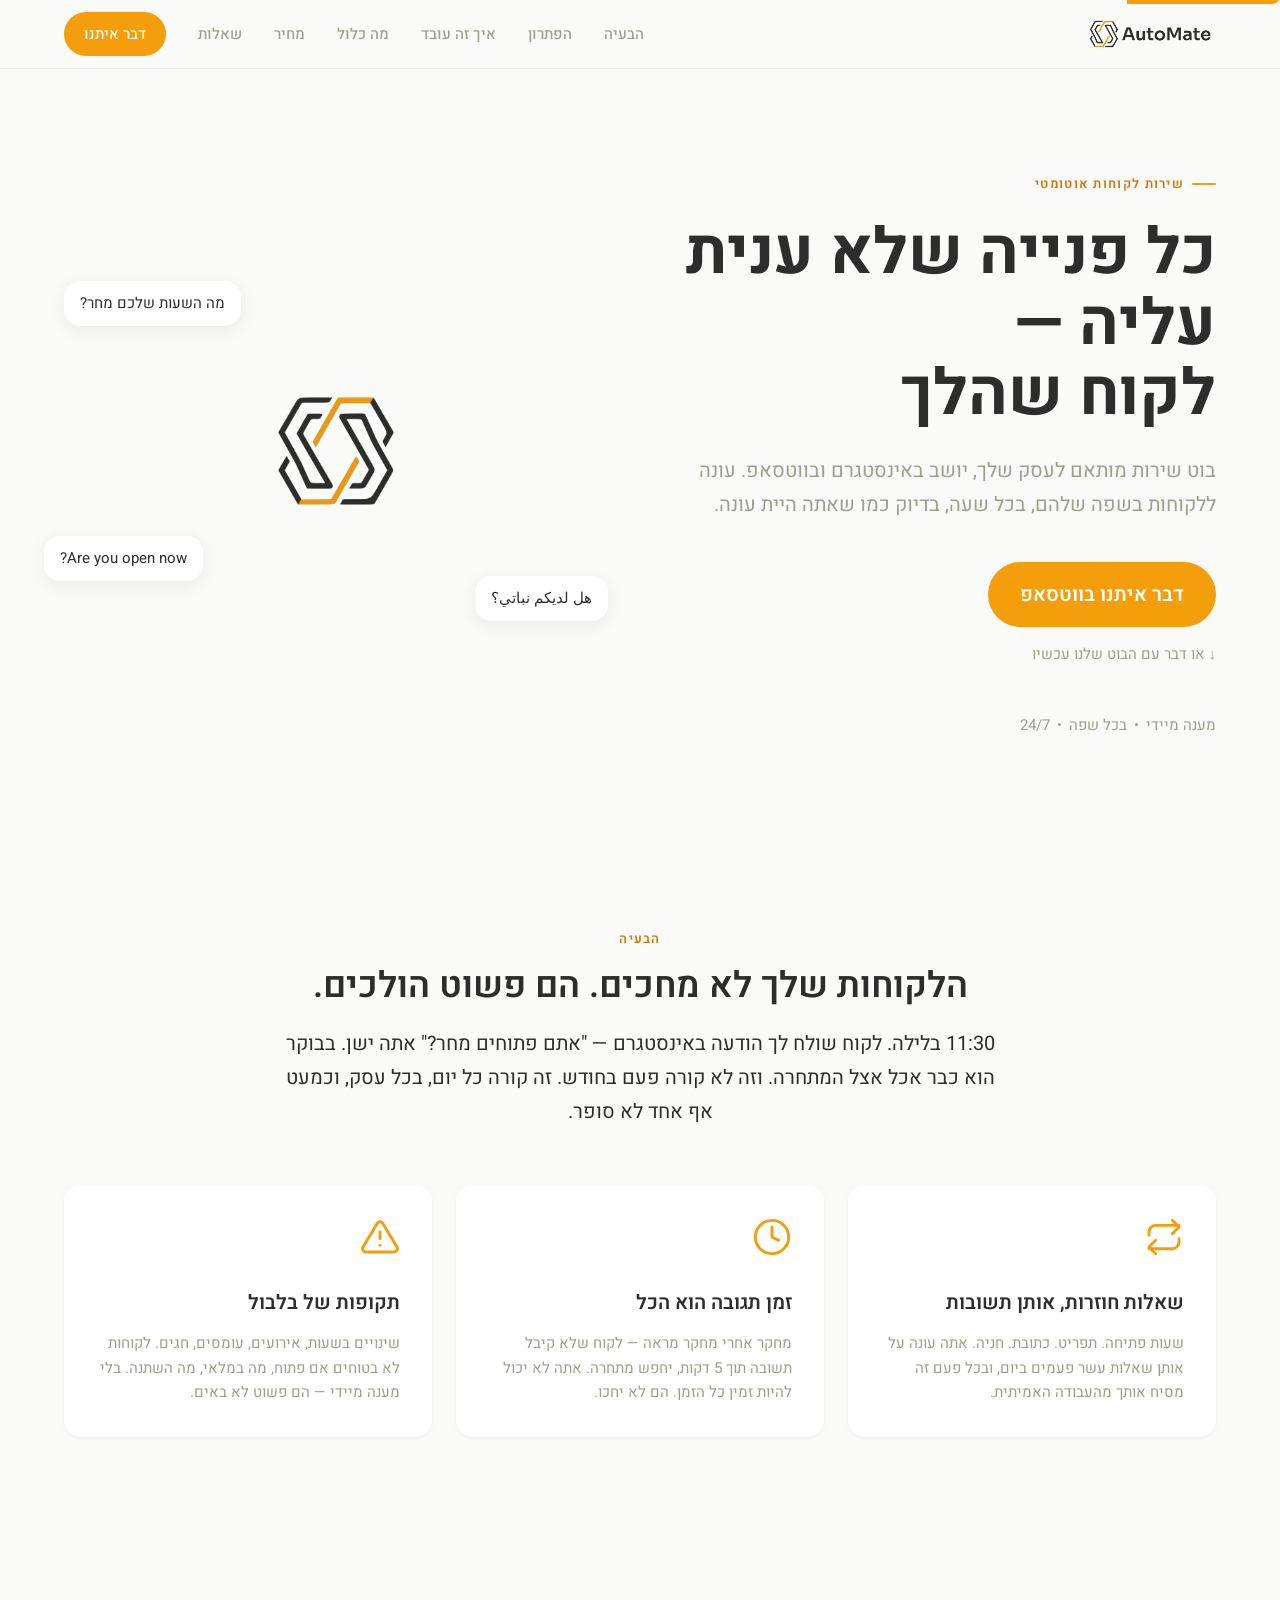
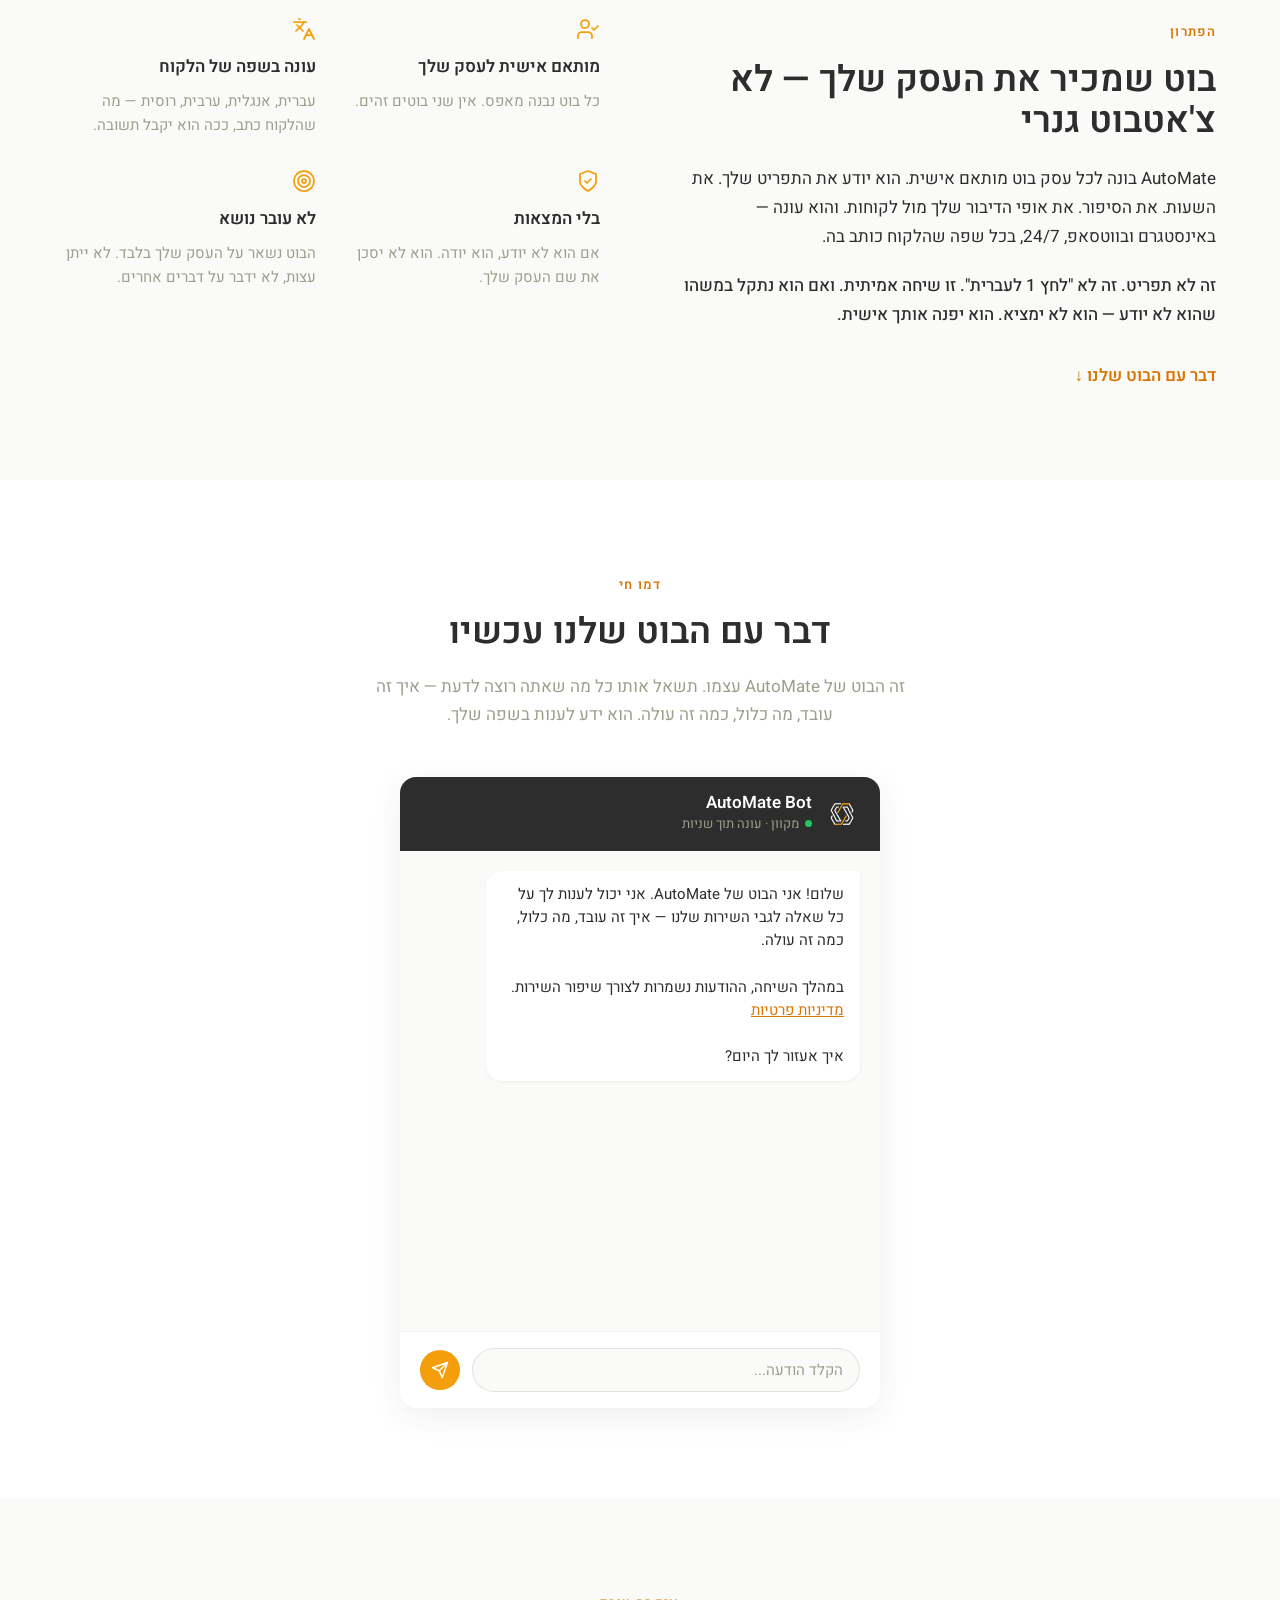
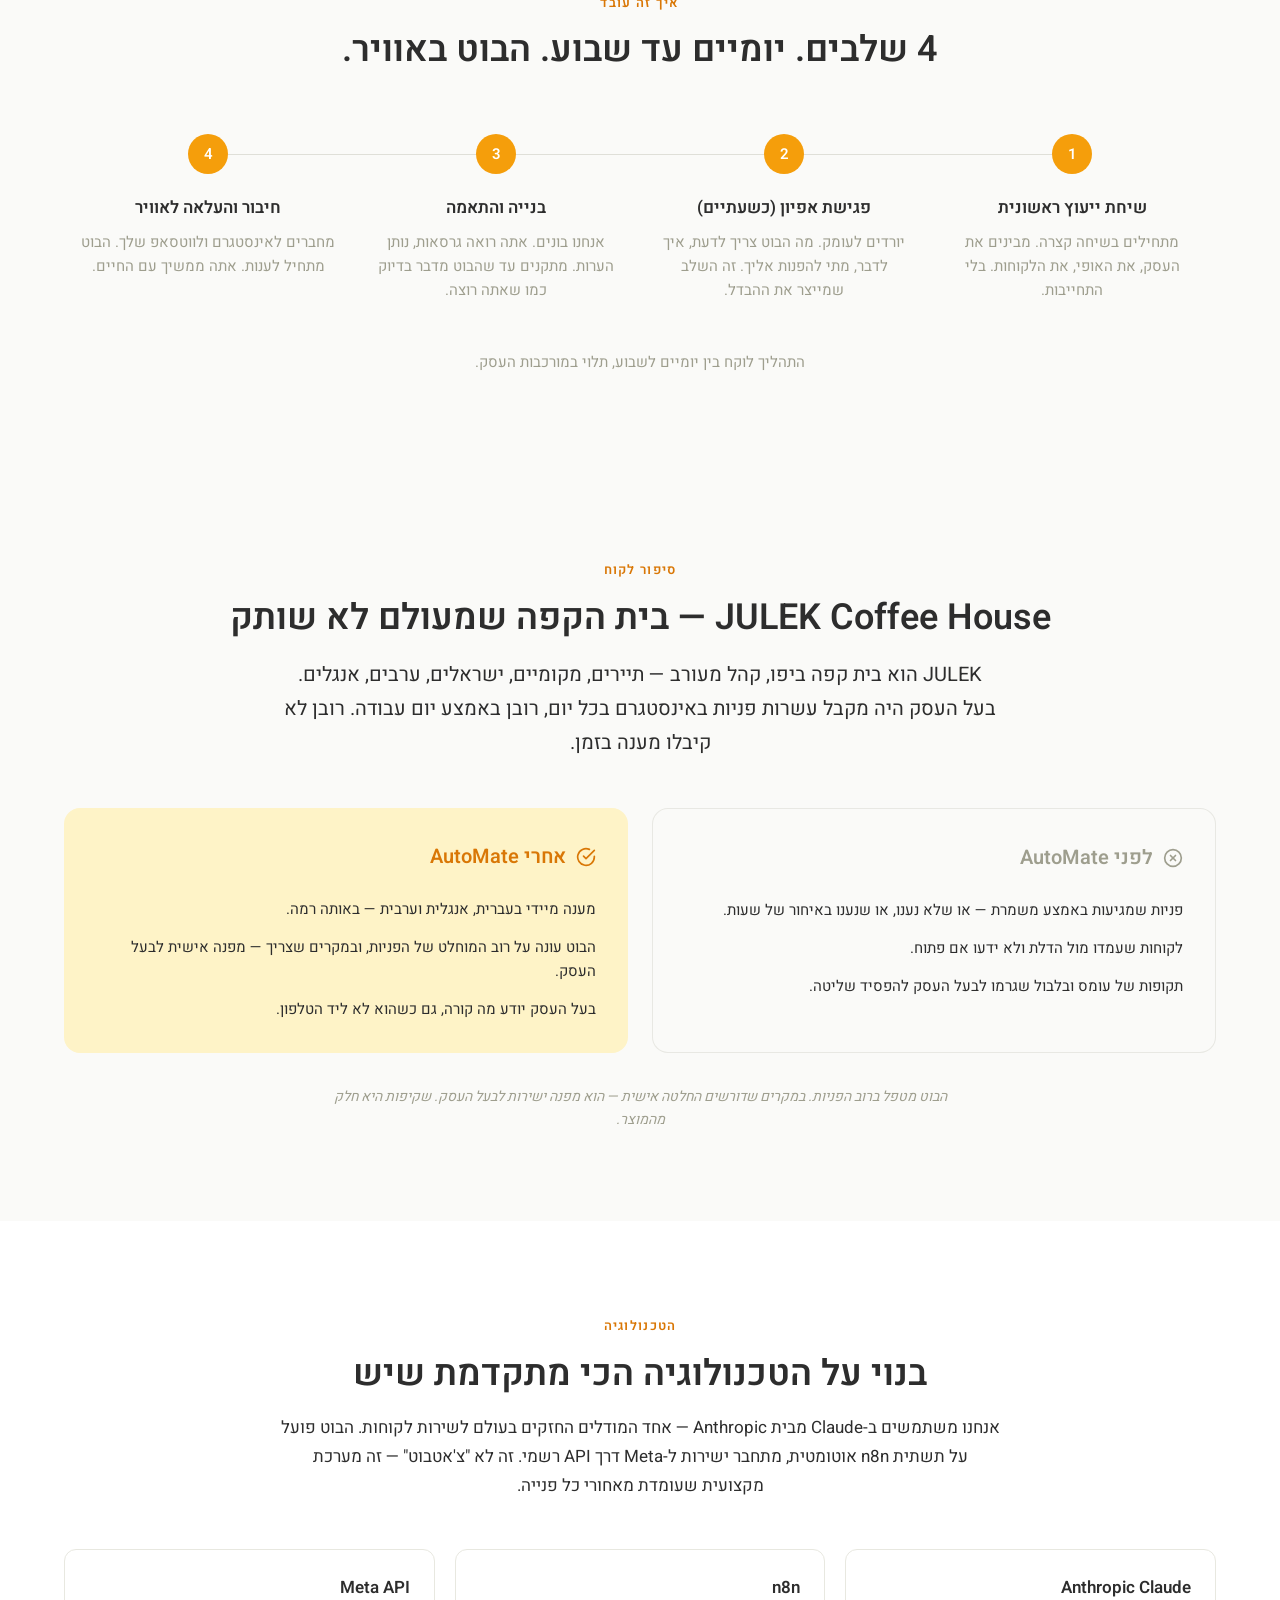
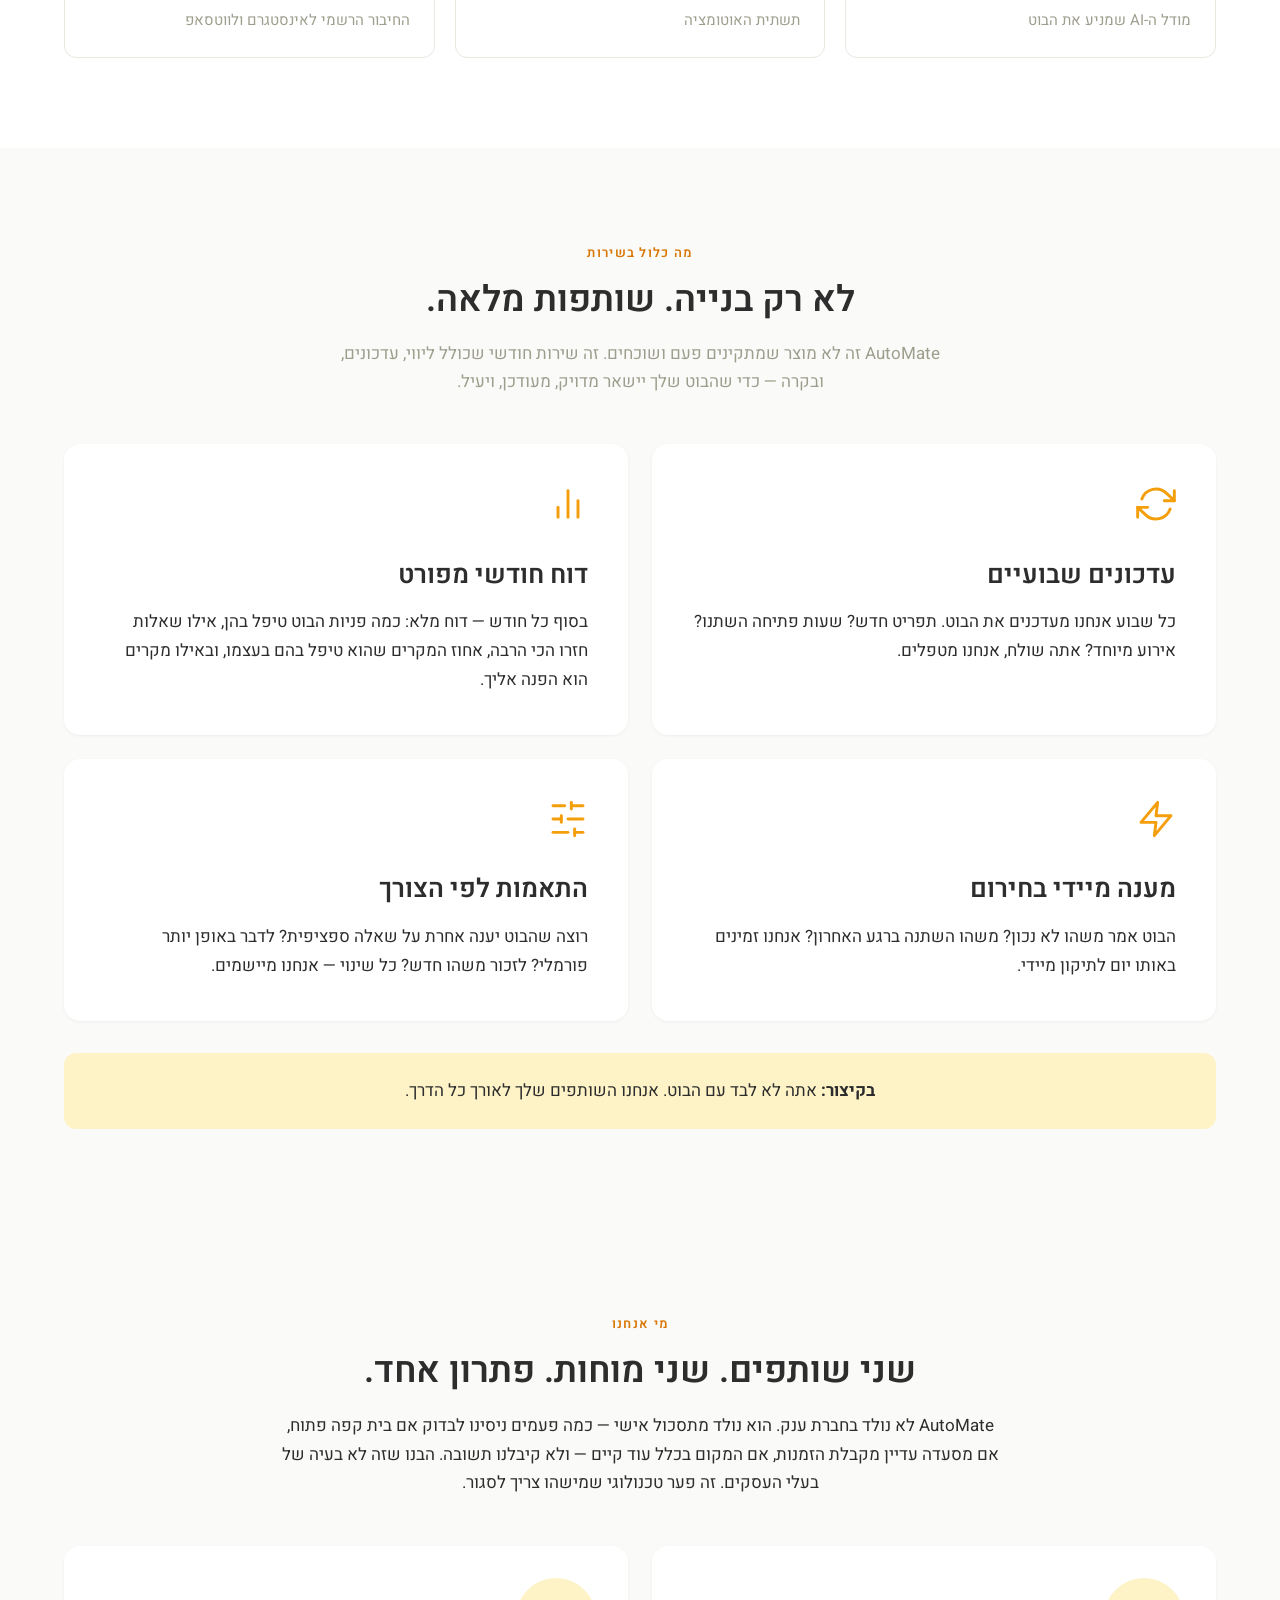
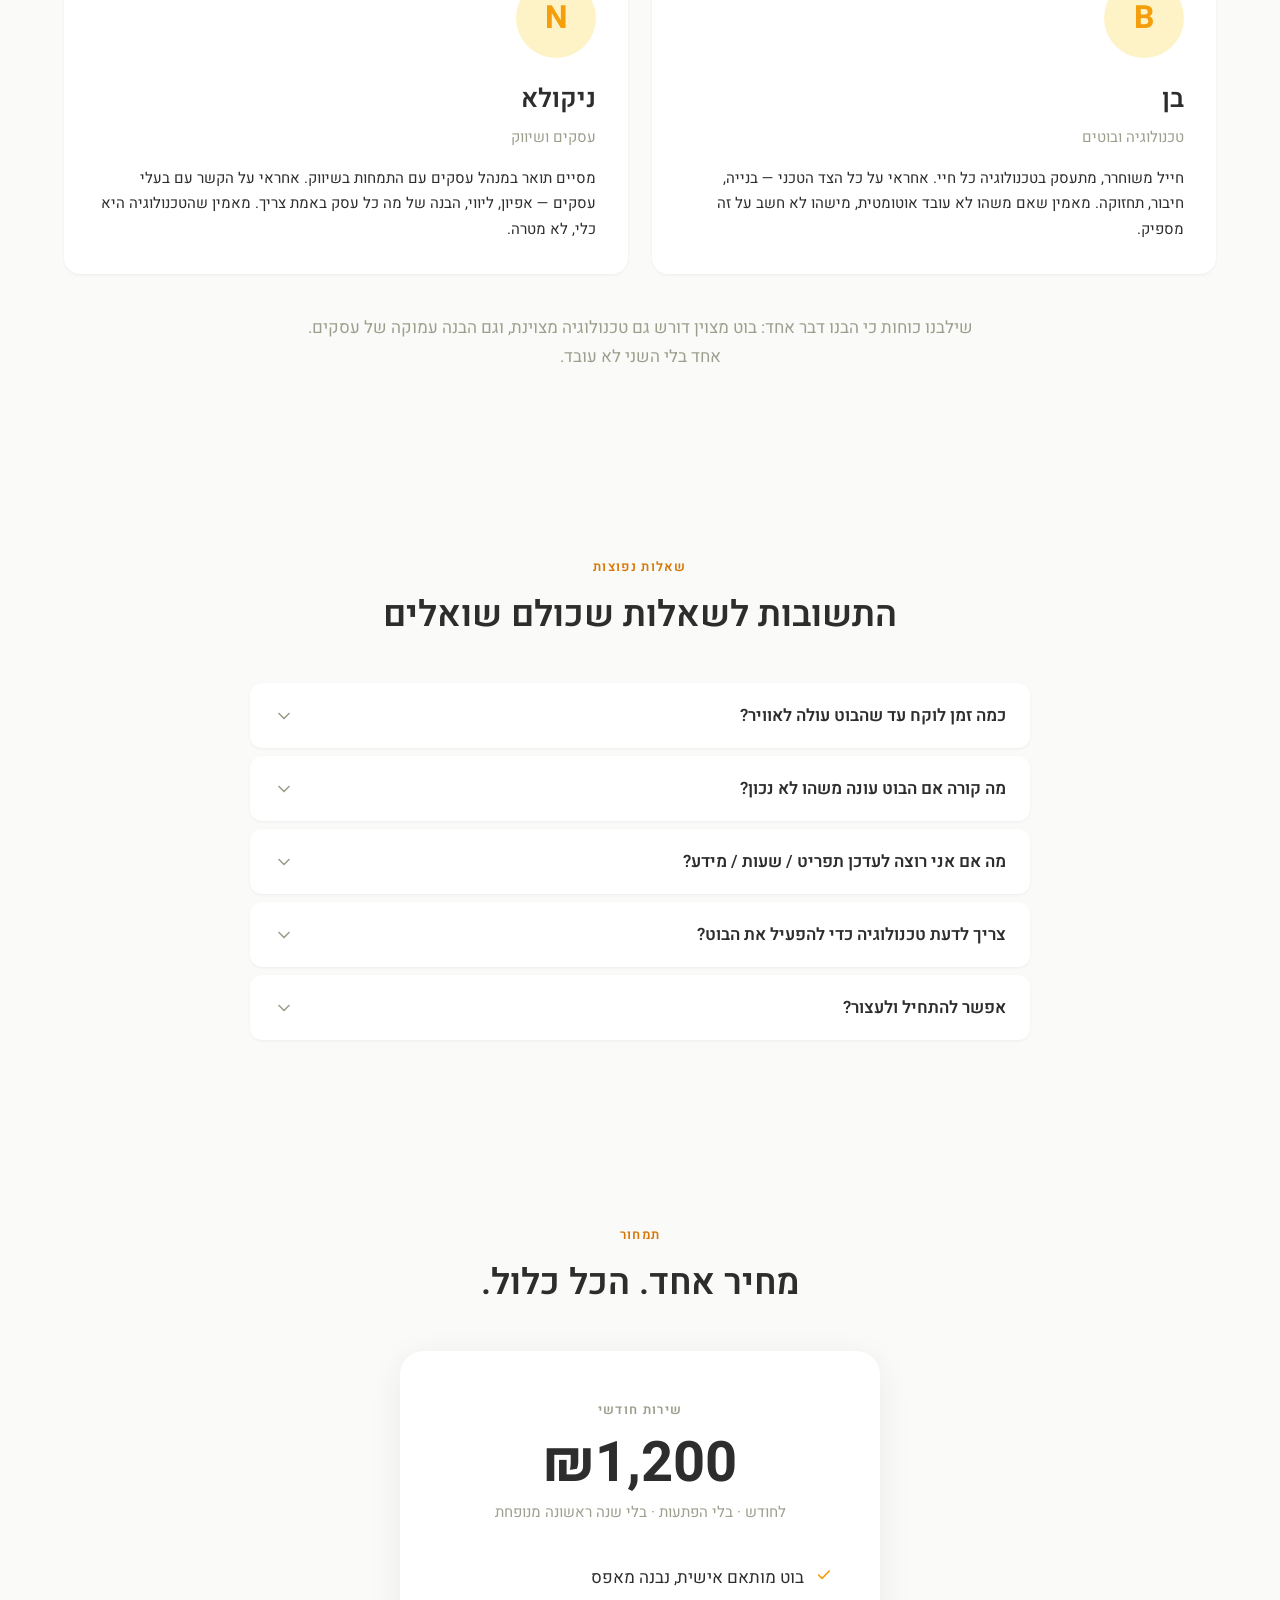
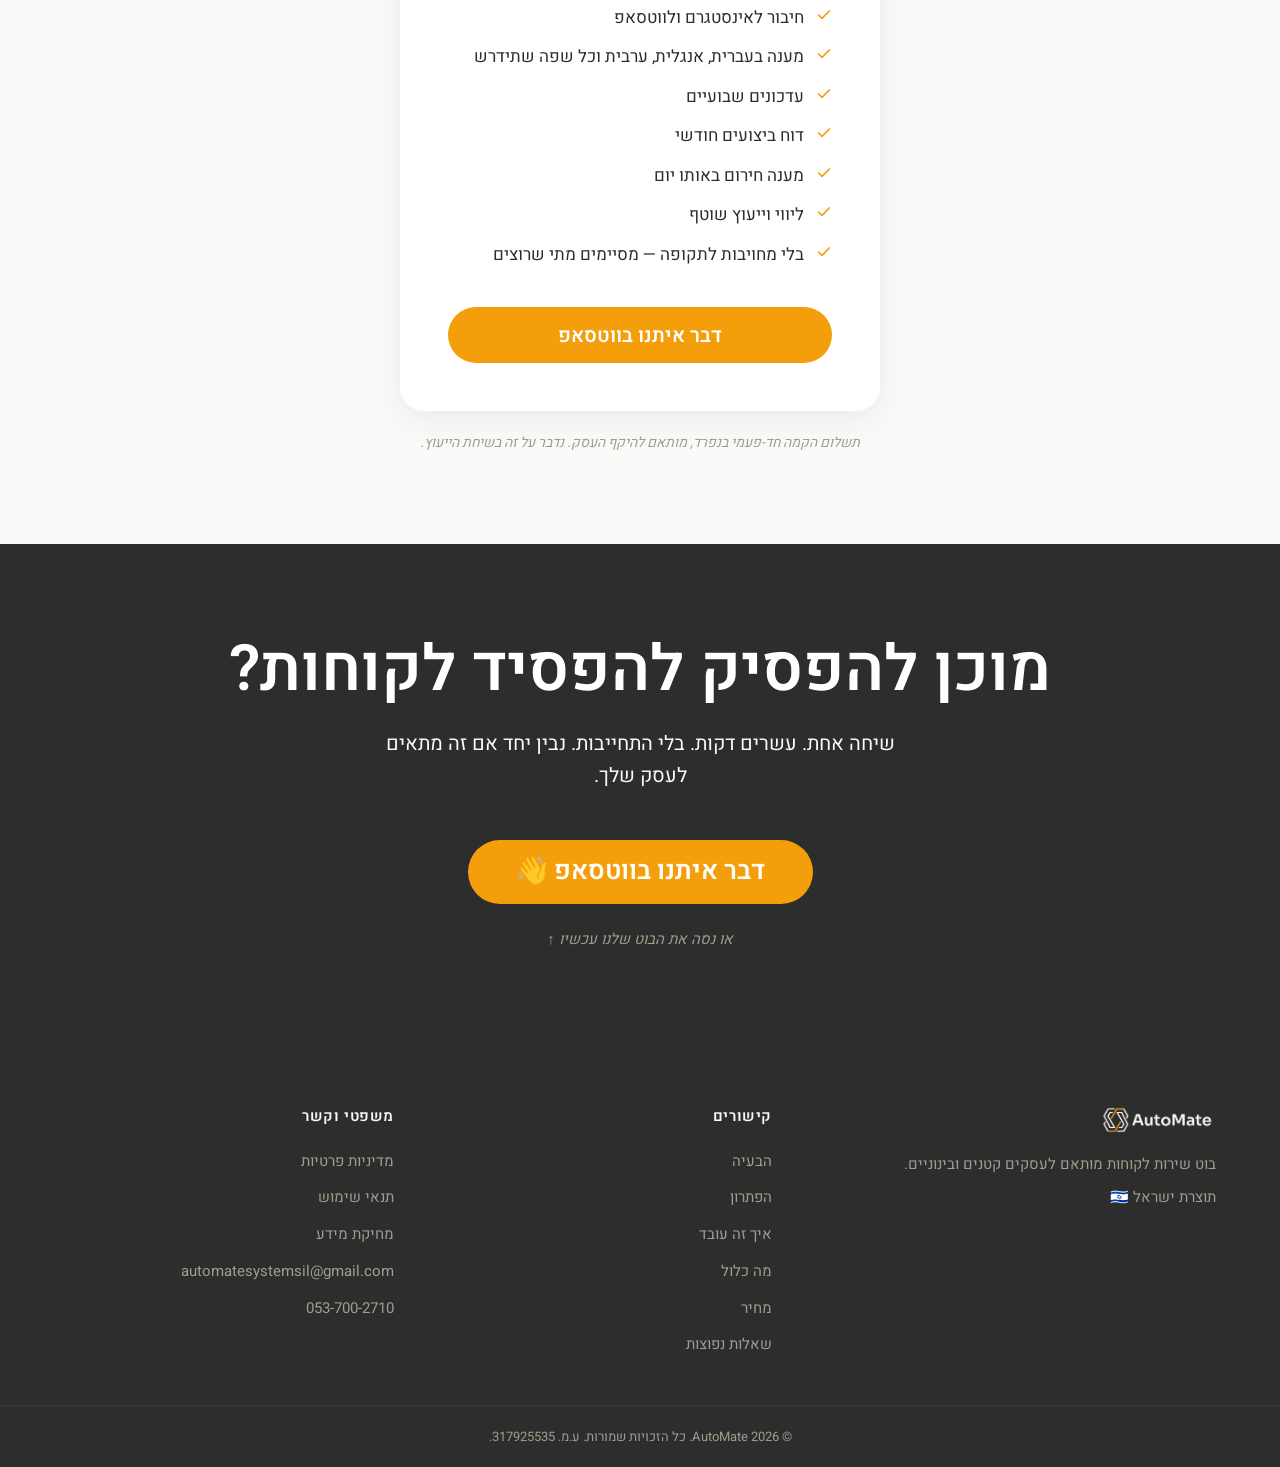
==== index.html @ 3bcc1ae7 "Site" ====
<!DOCTYPE html>
<html lang="he" dir="rtl">
<head>
  <meta charset="UTF-8">
  <meta name="viewport" content="width=device-width, initial-scale=1.0">
  <meta name="description" content="AutoMate — בוט שירות לקוחות מותאם אישית לעסקים קטנים ובינוניים. עונה ללקוחות באינסטגרם ובווטסאפ, 24/7, בכל שפה.">
  <meta name="robots" content="index, follow">
  <meta property="og:title" content="AutoMate — שירות לקוחות אוטומטי לעסק שלך">
  <meta property="og:description" content="בוט שמכיר את העסק שלך. עונה בעברית, אנגלית, ערבית — 24/7.">
  <meta property="og:type" content="website">
  <meta property="og:url" content="https://automatesystems.xyz">
  <title>AutoMate — שירות לקוחות אוטומטי</title>

  <!-- Favicons -->
  <link rel="icon" href="favicon.ico" sizes="any">
  <link rel="icon" href="favicon-32.png" type="image/png" sizes="32x32">
  <link rel="icon" href="favicon-192.png" type="image/png" sizes="192x192">
  <link rel="apple-touch-icon" href="apple-touch-icon.png">
  <link rel="manifest" href="manifest.json">

  <link rel="stylesheet" href="assets/css/style.css">
</head>
<body>

<!-- Skip link נגישות -->
<a href="#main" class="skip-link">דלג לתוכן הראשי</a>

<!-- ============================================================
     HEADER
     ============================================================ -->
<header class="site-header" role="banner">
  <div class="container">
    <div class="header-inner">

      <a href="#" class="logo-link" aria-label="AutoMate — דף הבית">
        <img src="assets/logos/logo-horizontal.png" alt="AutoMate" height="36">
      </a>

      <nav class="main-nav" aria-label="ניווט ראשי">
        <a href="#problem">הבעיה</a>
        <a href="#solution">הפתרון</a>
        <a href="#how">איך זה עובד</a>
        <a href="#included">מה כלול</a>
        <a href="#pricing">מחיר</a>
        <a href="#faq">שאלות</a>
        <a href="https://wa.me/972537002710?text=%D7%94%D7%99%D7%99%2C%20%D7%94%D7%92%D7%A2%D7%AA%D7%99%20%D7%9E%D7%94%D7%90%D7%AA%D7%A8%20%F0%9F%91%8B%20%D7%90%D7%A9%D7%9E%D7%97%20%D7%9C%D7%A9%D7%9E%D7%95%D7%A2%20%D7%A2%D7%95%D7%93%20%D7%A2%D7%9C%20%D7%94%D7%91%D7%95%D7%98%20%D7%A9%D7%9C%D7%9B%D7%9D"
           target="_blank" rel="noopener"
           class="btn btn-primary nav-cta">דבר איתנו</a>
      </nav>

      <button class="nav-toggle" aria-label="פתח תפריט" aria-expanded="false">
        <span></span><span></span><span></span>
      </button>

    </div>
  </div>
</header>

<!-- ============================================================
     MAIN
     ============================================================ -->
<main id="main">

  <!-- ===== HERO ===== -->
  <section class="hero" aria-labelledby="hero-title">
    <div class="container">
      <div class="hero-inner">

        <!-- טקסט -->
        <div class="hero-text">
          <div class="hero-eyebrow">שירות לקוחות אוטומטי</div>

          <h1 class="hero-title" id="hero-title">
            כל פנייה שלא ענית עליה —<br>לקוח שהלך
          </h1>

          <p class="hero-subtitle">
            בוט שירות מותאם לעסק שלך, יושב באינסטגרם ובווטסאפ. עונה ללקוחות בשפה שלהם, בכל שעה, בדיוק כמו שאתה היית עונה.
          </p>

          <div class="hero-ctas">
            <a href="https://wa.me/972537002710?text=%D7%94%D7%99%D7%99%2C%20%D7%94%D7%92%D7%A2%D7%AA%D7%99%20%D7%9E%D7%94%D7%90%D7%AA%D7%A8%20%F0%9F%91%8B%20%D7%90%D7%A9%D7%9E%D7%97%20%D7%9C%D7%A9%D7%9E%D7%95%D7%A2%20%D7%A2%D7%95%D7%93%20%D7%A2%D7%9C%20%D7%94%D7%91%D7%95%D7%98%20%D7%A9%D7%9C%D7%9B%D7%9D"
               target="_blank" rel="noopener"
               class="btn btn-primary hero-cta-main">
              דבר איתנו בווטסאפ
            </a>

            <button class="hero-cta-secondary" data-scroll="#demo">
              ↓ או דבר עם הבוט שלנו עכשיו
            </button>
          </div>

          <div class="hero-tagline">
            <span>מענה מיידי</span>
            <span class="hero-tagline-dot"></span>
            <span>בכל שפה</span>
            <span class="hero-tagline-dot"></span>
            <span>24/7</span>
          </div>
        </div>

        <!-- ויזואל -->
        <div class="hero-visual" aria-hidden="true">
          <div class="hero-visual-wrap">

            <img src="assets/logos/logo-icon.png" alt="" class="hero-logo-center">

            <div class="bubble bubble-1">
              <span lang="he">מה השעות שלכם מחר?</span>
            </div>
            <div class="bubble bubble-2">
              <span lang="en">Are you open now?</span>
            </div>
            <div class="bubble bubble-3">
              <span lang="ar" dir="rtl">هل لديكم نباتي؟</span>
            </div>

          </div>
        </div>

      </div>
    </div>
  </section>

  <!-- ===== PROBLEM ===== -->
  <section id="problem" aria-labelledby="problem-title">
    <div class="container">

      <div class="problem-header">
        <span class="eyebrow">הבעיה</span>
        <h2 class="section-title" id="problem-title">
          הלקוחות שלך לא מחכים. הם פשוט הולכים.
        </h2>
      </div>

      <p class="problem-intro">
        11:30 בלילה. לקוח שולח לך הודעה באינסטגרם — "אתם פתוחים מחר?" אתה ישן. בבוקר הוא כבר אכל אצל המתחרה. וזה לא קורה פעם בחודש. זה קורה כל יום, בכל עסק, וכמעט אף אחד לא סופר.
      </p>

      <div class="problem-grid">

        <article class="card problem-card">
          <!-- Lucide: repeat -->
          <svg class="problem-card-icon" viewBox="0 0 24 24" fill="none" stroke="currentColor" stroke-width="1.75" stroke-linecap="round" stroke-linejoin="round" aria-hidden="true">
            <path d="M17 2l4 4-4 4"/><path d="M3 11V9a4 4 0 0 1 4-4h14"/><path d="M7 22l-4-4 4-4"/><path d="M21 13v2a4 4 0 0 1-4 4H3"/>
          </svg>
          <h3 class="problem-card-title">שאלות חוזרות, אותן תשובות</h3>
          <p class="problem-card-text">שעות פתיחה. תפריט. כתובת. חניה. אתה עונה על אותן שאלות עשר פעמים ביום, ובכל פעם זה מסיח אותך מהעבודה האמיתית.</p>
        </article>

        <article class="card problem-card">
          <!-- Lucide: clock -->
          <svg class="problem-card-icon" viewBox="0 0 24 24" fill="none" stroke="currentColor" stroke-width="1.75" stroke-linecap="round" stroke-linejoin="round" aria-hidden="true">
            <circle cx="12" cy="12" r="10"/><polyline points="12 6 12 12 16 14"/>
          </svg>
          <h3 class="problem-card-title">זמן תגובה הוא הכל</h3>
          <p class="problem-card-text">מחקר אחרי מחקר מראה — לקוח שלא קיבל תשובה תוך 5 דקות, יחפש מתחרה. אתה לא יכול להיות זמין כל הזמן. הם לא יחכו.</p>
        </article>

        <article class="card problem-card">
          <!-- Lucide: alert-triangle -->
          <svg class="problem-card-icon" viewBox="0 0 24 24" fill="none" stroke="currentColor" stroke-width="1.75" stroke-linecap="round" stroke-linejoin="round" aria-hidden="true">
            <path d="M10.29 3.86L1.82 18a2 2 0 0 0 1.71 3h16.94a2 2 0 0 0 1.71-3L13.71 3.86a2 2 0 0 0-3.42 0z"/><line x1="12" y1="9" x2="12" y2="13"/><line x1="12" y1="17" x2="12.01" y2="17"/>
          </svg>
          <h3 class="problem-card-title">תקופות של בלבול</h3>
          <p class="problem-card-text">שינויים בשעות, אירועים, עומסים, חגים. לקוחות לא בטוחים אם פתוח, מה במלאי, מה השתנה. בלי מענה מיידי — הם פשוט לא באים.</p>
        </article>

      </div>
    </div>
  </section>

  <!-- ===== SOLUTION ===== -->
  <section id="solution" aria-labelledby="solution-title">
    <div class="container">
      <div class="solution-inner">

        <div class="solution-text">
          <span class="eyebrow">הפתרון</span>
          <h2 class="section-title" id="solution-title">
            בוט שמכיר את העסק שלך — לא צ'אטבוט גנרי
          </h2>
          <p class="solution-body">
            AutoMate בונה לכל עסק בוט מותאם אישית. הוא יודע את התפריט שלך. את השעות. את הסיפור. את אופי הדיבור שלך מול לקוחות. והוא עונה — באינסטגרם ובווטסאפ, 24/7, בכל שפה שהלקוח כותב בה.
          </p>
          <p class="solution-body-strong">
            זה לא תפריט. זה לא "לחץ 1 לעברית". זו שיחה אמיתית. ואם הוא נתקל במשהו שהוא לא יודע — הוא לא ימציא. הוא יפנה אותך אישית.
          </p>

          <button class="solution-cta-link" data-scroll="#demo">
            דבר עם הבוט שלנו ↓
          </button>
        </div>

        <div class="solution-points">

          <div class="solution-point">
            <!-- Lucide: user-check -->
            <svg class="solution-point-icon" viewBox="0 0 24 24" fill="none" stroke="currentColor" stroke-width="1.75" stroke-linecap="round" stroke-linejoin="round" aria-hidden="true">
              <path d="M16 21v-2a4 4 0 0 0-4-4H6a4 4 0 0 0-4 4v2"/><circle cx="9" cy="7" r="4"/><polyline points="16 11 18 13 22 9"/>
            </svg>
            <div class="solution-point-title">מותאם אישית לעסק שלך</div>
            <div class="solution-point-text">כל בוט נבנה מאפס. אין שני בוטים זהים.</div>
          </div>

          <div class="solution-point">
            <!-- Lucide: languages -->
            <svg class="solution-point-icon" viewBox="0 0 24 24" fill="none" stroke="currentColor" stroke-width="1.75" stroke-linecap="round" stroke-linejoin="round" aria-hidden="true">
              <path d="M5 8l6 6"/><path d="M4 14l6-6 2-3"/><path d="M2 5h12"/><path d="M7 2h1"/><path d="M22 22l-5-10-5 10"/><path d="M14 18h6"/>
            </svg>
            <div class="solution-point-title">עונה בשפה של הלקוח</div>
            <div class="solution-point-text">עברית, אנגלית, ערבית, רוסית — מה שהלקוח כתב, ככה הוא יקבל תשובה.</div>
          </div>

          <div class="solution-point">
            <!-- Lucide: shield-check -->
            <svg class="solution-point-icon" viewBox="0 0 24 24" fill="none" stroke="currentColor" stroke-width="1.75" stroke-linecap="round" stroke-linejoin="round" aria-hidden="true">
              <path d="M12 22s8-4 8-10V5l-8-3-8 3v7c0 6 8 10 8 10z"/><polyline points="9 12 11 14 15 10"/>
            </svg>
            <div class="solution-point-title">בלי המצאות</div>
            <div class="solution-point-text">אם הוא לא יודע, הוא יודה. הוא לא יסכן את שם העסק שלך.</div>
          </div>

          <div class="solution-point">
            <!-- Lucide: target -->
            <svg class="solution-point-icon" viewBox="0 0 24 24" fill="none" stroke="currentColor" stroke-width="1.75" stroke-linecap="round" stroke-linejoin="round" aria-hidden="true">
              <circle cx="12" cy="12" r="10"/><circle cx="12" cy="12" r="6"/><circle cx="12" cy="12" r="2"/>
            </svg>
            <div class="solution-point-title">לא עובר נושא</div>
            <div class="solution-point-text">הבוט נשאר על העסק שלך בלבד. לא ייתן עצות, לא ידבר על דברים אחרים.</div>
          </div>

        </div>
      </div>
    </div>
  </section>

  <!-- ===== DEMO ===== -->
  <section id="demo" aria-labelledby="demo-title">
    <div class="container">

      <div class="demo-header">
        <span class="eyebrow">דמו חי</span>
        <h2 class="section-title" id="demo-title">דבר עם הבוט שלנו עכשיו</h2>
      </div>

      <p class="demo-intro">
        זה הבוט של AutoMate עצמו. תשאל אותו כל מה שאתה רוצה לדעת — איך זה עובד, מה כלול, כמה זה עולה. הוא ידע לענות בשפה שלך.
      </p>

      <div class="chat-wrap" role="region" aria-label="צ'אט דמו">

        <div class="chat-header">
          <img src="assets/logos/logo-icon-dark.png" alt="AutoMate Bot" class="chat-header-logo">
          <div class="chat-header-info">
            <div class="chat-header-name">AutoMate Bot</div>
            <div class="chat-header-status">
              <span class="status-dot" aria-hidden="true"></span>
              <span>מקוון · עונה תוך שניות</span>
            </div>
          </div>
        </div>

        <div class="chat-body" id="chat-body" aria-live="polite" aria-label="הודעות">
          <!-- הודעות נוספות דינמית מה-JS -->
        </div>

        <!-- הודעת הגבלה (מוסתרת עד הגעה ל-20 הודעות) -->
        <div id="chat-limit-msg" class="chat-limit-msg" aria-live="assertive">
          <p style="font-size:var(--text-sm);color:var(--ink)">השיחה הסתיימה. רוצה להמשיך? דבר איתנו ישירות:</p>
          <a href="https://wa.me/972537002710?text=%D7%94%D7%99%D7%99%2C%20%D7%94%D7%92%D7%A2%D7%AA%D7%99%20%D7%9E%D7%94%D7%90%D7%AA%D7%A8%20%F0%9F%91%8B%20%D7%90%D7%A9%D7%9E%D7%97%20%D7%9C%D7%A9%D7%9E%D7%95%D7%A2%20%D7%A2%D7%95%D7%93%20%D7%A2%D7%9C%20%D7%94%D7%91%D7%95%D7%98%20%D7%A9%D7%9C%D7%9B%D7%9D"
             target="_blank" rel="noopener"
             class="btn btn-primary">דבר איתנו בווטסאפ</a>
        </div>

        <div class="chat-input-area">
          <textarea
            id="chat-input"
            placeholder="הקלד הודעה..."
            rows="1"
            maxlength="500"
            aria-label="הקלד הודעה לבוט"
          ></textarea>
          <button id="chat-send-btn" class="chat-send-btn" aria-label="שלח הודעה" disabled>
            <!-- Lucide: send -->
            <svg width="18" height="18" viewBox="0 0 24 24" fill="none" stroke="currentColor" stroke-width="2" stroke-linecap="round" stroke-linejoin="round" aria-hidden="true">
              <line x1="22" y1="2" x2="11" y2="13"/><polygon points="22 2 15 22 11 13 2 9 22 2"/>
            </svg>
          </button>
        </div>

      </div>

    </div>
  </section>

  <!-- ===== HOW IT WORKS ===== -->
  <section id="how" aria-labelledby="how-title">
    <div class="container">

      <div class="how-header">
        <span class="eyebrow">איך זה עובד</span>
        <h2 class="section-title" id="how-title">4 שלבים. יומיים עד שבוע. הבוט באוויר.</h2>
      </div>

      <div class="steps-row" role="list">

        <div class="step" role="listitem">
          <div class="step-num" aria-hidden="true">1</div>
          <div class="step-content">
            <div class="step-title">שיחת ייעוץ ראשונית</div>
            <p class="step-text">מתחילים בשיחה קצרה. מבינים את העסק, את האופי, את הלקוחות. בלי התחייבות.</p>
          </div>
        </div>

        <div class="step" role="listitem">
          <div class="step-num" aria-hidden="true">2</div>
          <div class="step-content">
            <div class="step-title">פגישת אפיון (כשעתיים)</div>
            <p class="step-text">יורדים לעומק. מה הבוט צריך לדעת, איך לדבר, מתי להפנות אליך. זה השלב שמייצר את ההבדל.</p>
          </div>
        </div>

        <div class="step" role="listitem">
          <div class="step-num" aria-hidden="true">3</div>
          <div class="step-content">
            <div class="step-title">בנייה והתאמה</div>
            <p class="step-text">אנחנו בונים. אתה רואה גרסאות, נותן הערות. מתקנים עד שהבוט מדבר בדיוק כמו שאתה רוצה.</p>
          </div>
        </div>

        <div class="step" role="listitem">
          <div class="step-num" aria-hidden="true">4</div>
          <div class="step-content">
            <div class="step-title">חיבור והעלאה לאוויר</div>
            <p class="step-text">מחברים לאינסטגרם ולווטסאפ שלך. הבוט מתחיל לענות. אתה ממשיך עם החיים.</p>
          </div>
        </div>

      </div>

      <p class="steps-note">התהליך לוקח בין יומיים לשבוע, תלוי במורכבות העסק.</p>

    </div>
  </section>

  <!-- ===== JULEK CASE STUDY ===== -->
  <section id="julek" class="julek" aria-labelledby="julek-title">
    <div class="container">

      <div class="julek-header">
        <span class="eyebrow">סיפור לקוח</span>
        <h2 class="section-title" id="julek-title">JULEK Coffee House — בית הקפה שמעולם לא שותק</h2>
      </div>

      <p class="julek-intro">
        JULEK הוא בית קפה ביפו, קהל מעורב — תיירים, מקומיים, ישראלים, ערבים, אנגלים. בעל העסק היה מקבל עשרות פניות באינסטגרם בכל יום, רובן באמצע יום עבודה. רובן לא קיבלו מענה בזמן.
      </p>

      <div class="julek-grid">

        <div class="julek-before">
          <div class="julek-col-header">
            <!-- Lucide: x-circle -->
            <svg class="julek-col-icon" viewBox="0 0 24 24" fill="none" stroke="currentColor" stroke-width="2" stroke-linecap="round" stroke-linejoin="round" aria-hidden="true">
              <circle cx="12" cy="12" r="10"/><line x1="15" y1="9" x2="9" y2="15"/><line x1="9" y1="9" x2="15" y2="15"/>
            </svg>
            <span class="julek-col-title">לפני AutoMate</span>
          </div>
          <ul class="julek-items" aria-label="לפני AutoMate">
            <li class="julek-item">פניות שמגיעות באמצע משמרת — או שלא נענו, או שנענו באיחור של שעות.</li>
            <li class="julek-item">לקוחות שעמדו מול הדלת ולא ידעו אם פתוח.</li>
            <li class="julek-item">תקופות של עומס ובלבול שגרמו לבעל העסק להפסיד שליטה.</li>
          </ul>
        </div>

        <div class="julek-after">
          <div class="julek-col-header">
            <!-- Lucide: check-circle -->
            <svg class="julek-col-icon" viewBox="0 0 24 24" fill="none" stroke="currentColor" stroke-width="2" stroke-linecap="round" stroke-linejoin="round" aria-hidden="true">
              <path d="M22 11.08V12a10 10 0 1 1-5.93-9.14"/><polyline points="22 4 12 14.01 9 11.01"/>
            </svg>
            <span class="julek-col-title">אחרי AutoMate</span>
          </div>
          <ul class="julek-items" aria-label="אחרי AutoMate">
            <li class="julek-item">מענה מיידי בעברית, אנגלית וערבית — באותה רמה.</li>
            <li class="julek-item">הבוט עונה על רוב המוחלט של הפניות, ובמקרים שצריך — מפנה אישית לבעל העסק.</li>
            <li class="julek-item">בעל העסק יודע מה קורה, גם כשהוא לא ליד הטלפון.</li>
          </ul>
        </div>

      </div>

      <p class="julek-note">
        <em>הבוט מטפל ברוב הפניות. במקרים שדורשים החלטה אישית — הוא מפנה ישירות לבעל העסק. שקיפות היא חלק מהמוצר.</em>
      </p>

    </div>
  </section>

  <!-- ===== TECH STACK ===== -->
  <section id="tech" class="tech" aria-labelledby="tech-title">
    <div class="container">

      <div class="tech-header">
        <span class="eyebrow">הטכנולוגיה</span>
        <h2 class="section-title" id="tech-title">בנוי על הטכנולוגיה הכי מתקדמת שיש</h2>
      </div>

      <p class="tech-intro">
        אנחנו משתמשים ב-Claude מבית Anthropic — אחד המודלים החזקים בעולם לשירות לקוחות. הבוט פועל על תשתית n8n אוטומטית, מתחבר ישירות ל-Meta דרך <bdi>API</bdi> רשמי. זה לא "צ'אטבוט" — זה מערכת מקצועית שעומדת מאחורי כל פנייה.
      </p>

      <div class="tech-grid">

        <div class="tech-card">
          <div class="tech-card-name"><bdi>Anthropic Claude</bdi></div>
          <div class="tech-card-desc">מודל ה-<bdi>AI</bdi> שמניע את הבוט</div>
        </div>

        <div class="tech-card">
          <div class="tech-card-name"><bdi>n8n</bdi></div>
          <div class="tech-card-desc">תשתית האוטומציה</div>
        </div>

        <div class="tech-card">
          <div class="tech-card-name"><bdi>Meta API</bdi></div>
          <div class="tech-card-desc">החיבור הרשמי לאינסטגרם ולווטסאפ</div>
        </div>

      </div>
    </div>
  </section>

  <!-- ===== WHAT'S INCLUDED ===== -->
  <section id="included" aria-labelledby="included-title">
    <div class="container">

      <div class="included-header">
        <span class="eyebrow">מה כלול בשירות</span>
        <h2 class="section-title" id="included-title">לא רק בנייה. שותפות מלאה.</h2>
      </div>

      <p class="included-intro">
        AutoMate זה לא מוצר שמתקינים פעם ושוכחים. זה שירות חודשי שכולל ליווי, עדכונים, ובקרה — כדי שהבוט שלך יישאר מדויק, מעודכן, ויעיל.
      </p>

      <div class="included-grid">

        <article class="card included-card">
          <!-- Lucide: refresh-cw -->
          <svg class="included-card-icon" viewBox="0 0 24 24" fill="none" stroke="currentColor" stroke-width="1.75" stroke-linecap="round" stroke-linejoin="round" aria-hidden="true">
            <polyline points="23 4 23 10 17 10"/><polyline points="1 20 1 14 7 14"/>
            <path d="M3.51 9a9 9 0 0 1 14.85-3.36L23 10M1 14l4.64 4.36A9 9 0 0 0 20.49 15"/>
          </svg>
          <h3 class="included-card-title">עדכונים שבועיים</h3>
          <p class="included-card-text">כל שבוע אנחנו מעדכנים את הבוט. תפריט חדש? שעות פתיחה השתנו? אירוע מיוחד? אתה שולח, אנחנו מטפלים.</p>
        </article>

        <article class="card included-card">
          <!-- Lucide: bar-chart-3 -->
          <svg class="included-card-icon" viewBox="0 0 24 24" fill="none" stroke="currentColor" stroke-width="1.75" stroke-linecap="round" stroke-linejoin="round" aria-hidden="true">
            <line x1="18" y1="20" x2="18" y2="10"/><line x1="12" y1="20" x2="12" y2="4"/><line x1="6" y1="20" x2="6" y2="14"/>
          </svg>
          <h3 class="included-card-title">דוח חודשי מפורט</h3>
          <p class="included-card-text">בסוף כל חודש — דוח מלא: כמה פניות הבוט טיפל בהן, אילו שאלות חזרו הכי הרבה, אחוז המקרים שהוא טיפל בהם בעצמו, ובאילו מקרים הוא הפנה אליך.</p>
        </article>

        <article class="card included-card">
          <!-- Lucide: zap -->
          <svg class="included-card-icon" viewBox="0 0 24 24" fill="none" stroke="currentColor" stroke-width="1.75" stroke-linecap="round" stroke-linejoin="round" aria-hidden="true">
            <polygon points="13 2 3 14 12 14 11 22 21 10 12 10 13 2"/>
          </svg>
          <h3 class="included-card-title">מענה מיידי בחירום</h3>
          <p class="included-card-text">הבוט אמר משהו לא נכון? משהו השתנה ברגע האחרון? אנחנו זמינים באותו יום לתיקון מיידי.</p>
        </article>

        <article class="card included-card">
          <!-- Lucide: sliders-horizontal -->
          <svg class="included-card-icon" viewBox="0 0 24 24" fill="none" stroke="currentColor" stroke-width="1.75" stroke-linecap="round" stroke-linejoin="round" aria-hidden="true">
            <line x1="21" y1="4" x2="14" y2="4"/><line x1="10" y1="4" x2="3" y2="4"/>
            <line x1="21" y1="12" x2="12" y2="12"/><line x1="8" y1="12" x2="3" y2="12"/>
            <line x1="21" y1="20" x2="16" y2="20"/><line x1="12" y1="20" x2="3" y2="20"/>
            <line x1="14" y1="2" x2="14" y2="6"/><line x1="8" y1="10" x2="8" y2="14"/><line x1="16" y1="18" x2="16" y2="22"/>
          </svg>
          <h3 class="included-card-title">התאמות לפי הצורך</h3>
          <p class="included-card-text">רוצה שהבוט יענה אחרת על שאלה ספציפית? לדבר באופן יותר פורמלי? לזכור משהו חדש? כל שינוי — אנחנו מיישמים.</p>
        </article>

      </div>

      <div class="included-summary">
        <strong>בקיצור:</strong> אתה לא לבד עם הבוט. אנחנו השותפים שלך לאורך כל הדרך.
      </div>

    </div>
  </section>

  <!-- ===== ABOUT ===== -->
  <section id="about" class="about" aria-labelledby="about-title">
    <div class="container">

      <div class="about-header">
        <span class="eyebrow">מי אנחנו</span>
        <h2 class="section-title" id="about-title">שני שותפים. שני מוחות. פתרון אחד.</h2>
      </div>

      <p class="about-intro">
        AutoMate לא נולד בחברת ענק. הוא נולד מתסכול אישי — כמה פעמים ניסינו לבדוק אם בית קפה פתוח, אם מסעדה עדיין מקבלת הזמנות, אם המקום בכלל עוד קיים — ולא קיבלנו תשובה. הבנו שזה לא בעיה של בעלי העסקים. זה פער טכנולוגי שמישהו צריך לסגור.
      </p>

      <div class="about-grid">

        <article class="card about-card">
          <div class="about-avatar" aria-hidden="true">B</div>
          <div class="about-name">בן</div>
          <div class="about-role">טכנולוגיה ובוטים</div>
          <p class="about-bio">חייל משוחרר, מתעסק בטכנולוגיה כל חיי. אחראי על כל הצד הטכני — בנייה, חיבור, תחזוקה. מאמין שאם משהו לא עובד אוטומטית, מישהו לא חשב על זה מספיק.</p>
        </article>

        <article class="card about-card">
          <div class="about-avatar" aria-hidden="true">N</div>
          <div class="about-name">ניקולא</div>
          <div class="about-role">עסקים ושיווק</div>
          <p class="about-bio">מסיים תואר במנהל עסקים עם התמחות בשיווק. אחראי על הקשר עם בעלי עסקים — אפיון, ליווי, הבנה של מה כל עסק באמת צריך. מאמין שהטכנולוגיה היא כלי, לא מטרה.</p>
        </article>

      </div>

      <p class="about-outro">
        שילבנו כוחות כי הבנו דבר אחד: בוט מצוין דורש גם טכנולוגיה מצוינת, וגם הבנה עמוקה של עסקים. אחד בלי השני לא עובד.
      </p>

    </div>
  </section>

  <!-- ===== FAQ ===== -->
  <section id="faq" aria-labelledby="faq-title">
    <div class="container">

      <div class="faq-header">
        <span class="eyebrow">שאלות נפוצות</span>
        <h2 class="section-title" id="faq-title">התשובות לשאלות שכולם שואלים</h2>
      </div>

      <div class="faq-list" role="list">

        <div class="faq-item" role="listitem">
          <button class="faq-question" aria-expanded="false">
            כמה זמן לוקח עד שהבוט עולה לאוויר?
            <svg class="faq-chevron" viewBox="0 0 24 24" fill="none" stroke="currentColor" stroke-width="2" stroke-linecap="round" stroke-linejoin="round" aria-hidden="true">
              <polyline points="6 9 12 15 18 9"/>
            </svg>
          </button>
          <div class="faq-answer">
            <div class="faq-answer-inner">אחרי פגישת האפיון בת השעתיים, אנחנו בונים את הבוט תוך יומיים עד שבוע — תלוי במורכבות העסק. ברגע שאתה מאשר את התשובות, אנחנו מחברים לאינסטגרם ולווטסאפ והבוט מתחיל לעבוד.</div>
          </div>
        </div>

        <div class="faq-item" role="listitem">
          <button class="faq-question" aria-expanded="false">
            מה קורה אם הבוט עונה משהו לא נכון?
            <svg class="faq-chevron" viewBox="0 0 24 24" fill="none" stroke="currentColor" stroke-width="2" stroke-linecap="round" stroke-linejoin="round" aria-hidden="true">
              <polyline points="6 9 12 15 18 9"/>
            </svg>
          </button>
          <div class="faq-answer">
            <div class="faq-answer-inner">הבוט בנוי כך שהוא לא ימציא. אם הוא לא יודע משהו — הוא יגיד את זה ויפנה אליך אישית. הוא לא יסיט את הלקוח לנושא אחר ולא ייתן תשובה לא בטוחה. שקיפות היא חלק מהמוצר.</div>
          </div>
        </div>

        <div class="faq-item" role="listitem">
          <button class="faq-question" aria-expanded="false">
            מה אם אני רוצה לעדכן תפריט / שעות / מידע?
            <svg class="faq-chevron" viewBox="0 0 24 24" fill="none" stroke="currentColor" stroke-width="2" stroke-linecap="round" stroke-linejoin="round" aria-hidden="true">
              <polyline points="6 9 12 15 18 9"/>
            </svg>
          </button>
          <div class="faq-answer">
            <div class="faq-answer-inner">כל שבוע יש עדכון מסודר. אתה שולח לנו את השינויים, ואנחנו מטמיעים. שינויים דחופים — מטופלים באותו יום. זה כלול בתשלום החודשי, בלי תוספות.</div>
          </div>
        </div>

        <div class="faq-item" role="listitem">
          <button class="faq-question" aria-expanded="false">
            צריך לדעת טכנולוגיה כדי להפעיל את הבוט?
            <svg class="faq-chevron" viewBox="0 0 24 24" fill="none" stroke="currentColor" stroke-width="2" stroke-linecap="round" stroke-linejoin="round" aria-hidden="true">
              <polyline points="6 9 12 15 18 9"/>
            </svg>
          </button>
          <div class="faq-answer">
            <div class="faq-answer-inner">בכלל לא. אנחנו עושים את כל החיבור הטכני בעצמנו. אתה רק נותן לנו גישה לחשבון האינסטגרם וה-WhatsApp העסקי. מהרגע שהבוט באוויר — אתה לא צריך לגעת בשום דבר טכני.</div>
          </div>
        </div>

        <div class="faq-item" role="listitem">
          <button class="faq-question" aria-expanded="false">
            אפשר להתחיל ולעצור?
            <svg class="faq-chevron" viewBox="0 0 24 24" fill="none" stroke="currentColor" stroke-width="2" stroke-linecap="round" stroke-linejoin="round" aria-hidden="true">
              <polyline points="6 9 12 15 18 9"/>
            </svg>
          </button>
          <div class="faq-answer">
            <div class="faq-answer-inner">כן. השירות חודשי, בלי מחויבות לשנה. אם אתה לא מרוצה — אתה מסיים, והבוט יורד מהאוויר.</div>
          </div>
        </div>

      </div>
    </div>
  </section>

  <!-- ===== PRICING ===== -->
  <section id="pricing" class="pricing" aria-labelledby="pricing-title">
    <div class="container">

      <div class="pricing-header">
        <span class="eyebrow">תמחור</span>
        <h2 class="section-title" id="pricing-title">מחיר אחד. הכל כלול.</h2>
      </div>

      <div class="pricing-card-wrap">
        <div class="pricing-card">
          <div class="pricing-label">שירות חודשי</div>
          <div class="pricing-price"><bdi>₪1,200</bdi></div>
          <div class="pricing-price-note">לחודש · בלי הפתעות · בלי שנה ראשונה מנופחת</div>

          <ul class="pricing-features" aria-label="מה כלול">
            <li class="pricing-feature">
              <svg class="feature-check" viewBox="0 0 24 24" fill="none" stroke="currentColor" stroke-width="2.5" stroke-linecap="round" stroke-linejoin="round" aria-hidden="true"><polyline points="20 6 9 17 4 12"/></svg>
              בוט מותאם אישית, נבנה מאפס
            </li>
            <li class="pricing-feature">
              <svg class="feature-check" viewBox="0 0 24 24" fill="none" stroke="currentColor" stroke-width="2.5" stroke-linecap="round" stroke-linejoin="round" aria-hidden="true"><polyline points="20 6 9 17 4 12"/></svg>
              חיבור לאינסטגרם ולווטסאפ
            </li>
            <li class="pricing-feature">
              <svg class="feature-check" viewBox="0 0 24 24" fill="none" stroke="currentColor" stroke-width="2.5" stroke-linecap="round" stroke-linejoin="round" aria-hidden="true"><polyline points="20 6 9 17 4 12"/></svg>
              מענה בעברית, אנגלית, ערבית וכל שפה שתידרש
            </li>
            <li class="pricing-feature">
              <svg class="feature-check" viewBox="0 0 24 24" fill="none" stroke="currentColor" stroke-width="2.5" stroke-linecap="round" stroke-linejoin="round" aria-hidden="true"><polyline points="20 6 9 17 4 12"/></svg>
              עדכונים שבועיים
            </li>
            <li class="pricing-feature">
              <svg class="feature-check" viewBox="0 0 24 24" fill="none" stroke="currentColor" stroke-width="2.5" stroke-linecap="round" stroke-linejoin="round" aria-hidden="true"><polyline points="20 6 9 17 4 12"/></svg>
              דוח ביצועים חודשי
            </li>
            <li class="pricing-feature">
              <svg class="feature-check" viewBox="0 0 24 24" fill="none" stroke="currentColor" stroke-width="2.5" stroke-linecap="round" stroke-linejoin="round" aria-hidden="true"><polyline points="20 6 9 17 4 12"/></svg>
              מענה חירום באותו יום
            </li>
            <li class="pricing-feature">
              <svg class="feature-check" viewBox="0 0 24 24" fill="none" stroke="currentColor" stroke-width="2.5" stroke-linecap="round" stroke-linejoin="round" aria-hidden="true"><polyline points="20 6 9 17 4 12"/></svg>
              ליווי וייעוץ שוטף
            </li>
            <li class="pricing-feature">
              <svg class="feature-check" viewBox="0 0 24 24" fill="none" stroke="currentColor" stroke-width="2.5" stroke-linecap="round" stroke-linejoin="round" aria-hidden="true"><polyline points="20 6 9 17 4 12"/></svg>
              בלי מחויבות לתקופה — מסיימים מתי שרוצים
            </li>
          </ul>

          <a href="https://wa.me/972537002710?text=%D7%94%D7%99%D7%99%2C%20%D7%94%D7%92%D7%A2%D7%AA%D7%99%20%D7%9E%D7%94%D7%90%D7%AA%D7%A8%20%F0%9F%91%8B%20%D7%90%D7%A9%D7%9E%D7%97%20%D7%9C%D7%A9%D7%9E%D7%95%D7%A2%20%D7%A2%D7%95%D7%93%20%D7%A2%D7%9C%20%D7%94%D7%91%D7%95%D7%98%20%D7%A9%D7%9C%D7%9B%D7%9D"
             target="_blank" rel="noopener"
             class="btn btn-primary pricing-cta">דבר איתנו בווטסאפ</a>
        </div>

        <p class="pricing-note">
          <em>תשלום הקמה חד-פעמי בנפרד, מותאם להיקף העסק. נדבר על זה בשיחת הייעוץ.</em>
        </p>
      </div>

    </div>
  </section>

  <!-- ===== FINAL CTA ===== -->
  <section class="final-cta" aria-labelledby="final-cta-title">
    <div class="container">
      <h2 class="section-title" id="final-cta-title">מוכן להפסיק להפסיד לקוחות?</h2>
      <p class="final-cta-text">שיחה אחת. עשרים דקות. בלי התחייבות. נבין יחד אם זה מתאים לעסק שלך.</p>

      <a href="https://wa.me/972537002710?text=%D7%94%D7%99%D7%99%2C%20%D7%94%D7%92%D7%A2%D7%AA%D7%99%20%D7%9E%D7%94%D7%90%D7%AA%D7%A8%20%F0%9F%91%8B%20%D7%90%D7%A9%D7%9E%D7%97%20%D7%9C%D7%A9%D7%9E%D7%95%D7%A2%20%D7%A2%D7%95%D7%93%20%D7%A2%D7%9C%20%D7%94%D7%91%D7%95%D7%98%20%D7%A9%D7%9C%D7%9B%D7%9D"
         target="_blank" rel="noopener"
         class="btn btn-primary final-cta-btn">דבר איתנו בווטסאפ 👋</a>

      <button class="final-cta-secondary" data-scroll="#demo">
        <em>או נסה את הבוט שלנו עכשיו ↑</em>
      </button>
    </div>
  </section>

</main>

<!-- ============================================================
     FOOTER
     ============================================================ -->
<footer class="site-footer" role="contentinfo">
  <div class="container">
    <div class="footer-grid">

      <!-- עמודה 1 — מותג -->
      <div>
        <img src="assets/logos/logo-horizontal-dark.png" alt="AutoMate" class="footer-logo">
        <p class="footer-brand-text">בוט שירות לקוחות מותאם לעסקים קטנים ובינוניים.</p>
        <p class="footer-brand-text">תוצרת ישראל 🇮🇱</p>
      </div>

      <!-- עמודה 2 — ניווט -->
      <div>
        <div class="footer-col-title">קישורים</div>
        <nav class="footer-links" aria-label="ניווט תחתון">
          <a href="#problem" data-scroll="#problem">הבעיה</a>
          <a href="#solution" data-scroll="#solution">הפתרון</a>
          <a href="#how" data-scroll="#how">איך זה עובד</a>
          <a href="#included" data-scroll="#included">מה כלול</a>
          <a href="#pricing" data-scroll="#pricing">מחיר</a>
          <a href="#faq" data-scroll="#faq">שאלות נפוצות</a>
        </nav>
      </div>

      <!-- עמודה 3 — משפטי -->
      <div>
        <div class="footer-col-title">משפטי וקשר</div>
        <div class="footer-links">
          <a href="privacy.html">מדיניות פרטיות</a>
          <a href="terms.html">תנאי שימוש</a>
          <a href="data-deletion.html">מחיקת מידע</a>
          <span><bdi>automatesystemsil@gmail.com</bdi></span>
          <span><bdi>053-700-2710</bdi></span>
        </div>
      </div>

    </div>
  </div>

  <div class="footer-bottom">
    <div class="container">
      <p class="footer-bottom-text">© <bdi>2026</bdi> AutoMate. כל הזכויות שמורות. ע.מ. <bdi>317925535</bdi>.</p>
    </div>
  </div>
</footer>

<script src="assets/js/main.js" defer></script>
</body>
</html>
---- assets/css/style.css ----
/* ============================================================
   AutoMate — style.css
   Design System + כל ה-sections
   ============================================================ */

/* --- Google Fonts --- */
@import url('https://fonts.googleapis.com/css2?family=Heebo:wght@400;500;600;700&family=Sora:wght@600&display=swap');

/* --- Reset --- */
*, *::before, *::after {
  box-sizing: border-box;
  margin: 0;
  padding: 0;
}

html {
  scroll-behavior: smooth;
}

img { max-width: 100%; display: block; }
a { text-decoration: none; color: inherit; }
button { cursor: pointer; border: none; background: none; font-family: inherit; }
ul, ol { list-style: none; }

/* --- CSS Variables --- */
:root {
  --ink:        #2D2D2D;
  --amber:      #F59E0B;
  --amber-deep: #D97706;
  --bg:         #FAFAF8;
  --gray:       #9E9E8E;
  --highlight:  #FEF3C7;
  --white:      #FFFFFF;

  --font-body: 'Heebo', sans-serif;
  --font-brand: 'Sora', sans-serif;

  --text-xs:   clamp(12px, 0.75rem + 0.1vw, 13px);
  --text-sm:   clamp(14px, 0.875rem + 0.1vw, 15px);
  --text-base: clamp(16px, 1rem + 0.15vw, 17px);
  --text-lg:   clamp(18px, 1.125rem + 0.25vw, 20px);
  --text-xl:   clamp(22px, 1.375rem + 0.5vw, 26px);
  --text-2xl:  clamp(28px, 1.75rem + 1vw, 36px);
  --text-3xl:  clamp(36px, 2.25rem + 1.5vw, 48px);
  --text-4xl:  clamp(44px, 2.75rem + 2.5vw, 64px);

  --radius-sm: 8px;
  --radius-md: 12px;
  --radius-lg: 16px;
  --radius-xl: 24px;
  --radius-pill: 999px;

  --shadow-card: 0 1px 3px rgba(45,45,45,0.06);
  --shadow-hover: 0 4px 16px rgba(45,45,45,0.08);
  --shadow-deep: 0 8px 32px rgba(45,45,45,0.08);

  --transition: 200ms ease;
  --transition-md: 300ms ease;
}

/* --- Base --- */
body {
  font-family: var(--font-body);
  font-size: var(--text-base);
  color: var(--ink);
  background-color: var(--bg);
  line-height: 1.65;
  direction: rtl;
  -webkit-font-smoothing: antialiased;
}

/* --- Reduced Motion --- */
@media (prefers-reduced-motion: reduce) {
  *, *::before, *::after {
    animation-duration: 0.01ms !important;
    animation-iteration-count: 1 !important;
    transition-duration: 0.01ms !important;
  }
  html { scroll-behavior: auto; }
}

/* --- Skip Link --- */
.skip-link {
  position: absolute;
  top: -40px;
  inset-inline-start: 0;
  background: var(--amber);
  color: var(--white);
  padding: 8px 16px;
  z-index: 9999;
  border-radius: 0 0 var(--radius-sm) 0;
  font-weight: 600;
  transition: top var(--transition);
}
.skip-link:focus { top: 0; }

/* --- Layout --- */
.container {
  max-width: 1200px;
  margin: 0 auto;
  padding: 0 24px;
}

section { padding: clamp(80px, 10vh, 140px) 0; }
section.compact { padding: clamp(60px, 8vh, 100px) 0; }

/* --- Typography Utilities --- */
.eyebrow {
  display: inline-block;
  font-size: var(--text-xs);
  font-weight: 600;
  letter-spacing: 0.1em;
  text-transform: uppercase;
  color: var(--amber-deep);
  margin-bottom: 16px;
}

.section-title {
  font-size: var(--text-2xl);
  font-weight: 600;
  line-height: 1.15;
  color: var(--ink);
  margin-bottom: 20px;
}

.section-subtitle {
  font-size: var(--text-lg);
  color: var(--gray);
  line-height: 1.65;
  max-width: 680px;
}

/* --- Buttons --- */
.btn {
  display: inline-flex;
  align-items: center;
  gap: 8px;
  padding: 14px 28px;
  border-radius: var(--radius-pill);
  font-family: var(--font-body);
  font-size: var(--text-base);
  font-weight: 600;
  transition: all var(--transition);
  white-space: nowrap;
}

.btn:focus-visible {
  outline: 2px solid var(--amber);
  outline-offset: 2px;
}

.btn-primary {
  background: var(--amber);
  color: var(--white);
}
.btn-primary:hover {
  background: var(--amber-deep);
  transform: translateY(-1px);
  box-shadow: 0 4px 16px rgba(245,158,11,0.3);
}

.btn-secondary {
  background: transparent;
  color: var(--ink);
  border: 1.5px solid var(--ink);
}
.btn-secondary:hover {
  background: var(--ink);
  color: var(--white);
}

/* --- Cards --- */
.card {
  background: var(--white);
  border-radius: var(--radius-lg);
  box-shadow: var(--shadow-card);
  transition: box-shadow var(--transition-md);
}
.card:hover { box-shadow: var(--shadow-hover); }

/* ============================================================
   HEADER / NAV
   ============================================================ */
.site-header {
  position: sticky;
  top: 0;
  z-index: 100;
  background: rgba(250,250,248,0.95);
  backdrop-filter: blur(8px);
  -webkit-backdrop-filter: blur(8px);
  border-bottom: 1px solid rgba(158,158,142,0.15);
  transition: box-shadow var(--transition);
}
.site-header.scrolled {
  box-shadow: 0 2px 12px rgba(45,45,45,0.06);
}

.header-inner {
  display: flex;
  align-items: center;
  justify-content: space-between;
  height: 68px;
}

.logo-link img {
  height: 36px;
  width: auto;
}

.main-nav {
  display: flex;
  align-items: center;
  gap: 32px;
}
.main-nav a {
  font-size: var(--text-sm);
  font-weight: 500;
  color: var(--gray);
  transition: color var(--transition);
}
.main-nav a:hover { color: var(--ink); }
.main-nav a:focus-visible {
  outline: 2px solid var(--amber);
  outline-offset: 2px;
  border-radius: 4px;
}

.nav-cta {
  padding: 10px 20px;
  font-size: var(--text-sm) !important;
  color: var(--white) !important;
}

/* Mobile nav toggle */
.nav-toggle {
  display: none;
  flex-direction: column;
  gap: 5px;
  padding: 4px;
  cursor: pointer;
}
.nav-toggle span {
  display: block;
  width: 24px;
  height: 2px;
  background: var(--ink);
  border-radius: 2px;
  transition: all var(--transition-md);
}
.nav-toggle.open span:nth-child(1) {
  transform: translateY(7px) rotate(45deg);
}
.nav-toggle.open span:nth-child(2) { opacity: 0; }
.nav-toggle.open span:nth-child(3) {
  transform: translateY(-7px) rotate(-45deg);
}

@media (max-width: 768px) {
  .nav-toggle { display: flex; }
  .main-nav {
    display: none;
    position: fixed;
    top: 68px;
    inset-inline-start: 0;
    inset-inline-end: 0;
    background: var(--bg);
    border-bottom: 1px solid rgba(158,158,142,0.2);
    flex-direction: column;
    align-items: flex-start;
    gap: 0;
    padding: 16px 24px 24px;
  }
  .main-nav.open { display: flex; }
  .main-nav a {
    padding: 12px 0;
    border-bottom: 1px solid rgba(158,158,142,0.1);
    width: 100%;
    font-size: var(--text-base);
  }
  .main-nav .btn { margin-top: 12px; }
}

/* ============================================================
   HERO
   ============================================================ */
.hero {
  min-height: 85vh;
  display: flex;
  align-items: center;
  padding: clamp(60px, 8vh, 100px) 0;
}

.hero-inner {
  display: grid;
  grid-template-columns: 1fr 1fr;
  align-items: center;
  gap: 64px;
}

.hero-text { order: 1; }
.hero-visual { order: 2; }

.hero-eyebrow {
  display: inline-flex;
  align-items: center;
  gap: 8px;
  font-size: var(--text-xs);
  font-weight: 600;
  letter-spacing: 0.1em;
  text-transform: uppercase;
  color: var(--amber-deep);
  margin-bottom: 24px;
}
.hero-eyebrow::before {
  content: '';
  display: block;
  width: 24px;
  height: 2px;
  background: var(--amber);
  border-radius: 2px;
}

.hero-title {
  font-size: var(--text-4xl);
  font-weight: 700;
  line-height: 1.1;
  color: var(--ink);
  margin-bottom: 24px;
}

.hero-subtitle {
  font-size: var(--text-lg);
  color: var(--gray);
  line-height: 1.7;
  margin-bottom: 40px;
  max-width: 520px;
}

.hero-ctas {
  display: flex;
  flex-direction: column;
  align-items: flex-start;
  gap: 16px;
}

.hero-cta-main {
  padding: 16px 32px;
  font-size: var(--text-lg);
}

.hero-cta-secondary {
  font-size: var(--text-sm);
  color: var(--gray);
  cursor: pointer;
  background: none;
  border: none;
  font-family: var(--font-body);
  transition: color var(--transition);
  padding: 0;
}
.hero-cta-secondary:hover { color: var(--ink); }
.hero-cta-secondary:focus-visible {
  outline: 2px solid var(--amber);
  outline-offset: 4px;
  border-radius: 4px;
}

.hero-tagline {
  margin-top: 48px;
  font-size: var(--text-sm);
  color: var(--gray);
  display: flex;
  align-items: center;
  gap: 8px;
}
.hero-tagline span { color: var(--gray); }
.hero-tagline-dot {
  width: 3px;
  height: 3px;
  border-radius: 50%;
  background: var(--gray);
  display: inline-block;
}

/* Hero visual */
.hero-visual-wrap {
  position: relative;
  display: flex;
  align-items: center;
  justify-content: center;
  height: 420px;
}

.hero-logo-center {
  width: 180px;
  height: 180px;
  animation: hero-pulse 4s ease-in-out infinite;
  position: relative;
  z-index: 1;
}

@keyframes hero-pulse {
  0%, 100% { transform: scale(1); }
  50% { transform: scale(1.02); }
}

/* Chat bubbles */
.bubble {
  position: absolute;
  background: var(--white);
  border-radius: var(--radius-lg);
  box-shadow: var(--shadow-hover);
  padding: 12px 16px;
  font-size: var(--text-sm);
  color: var(--ink);
  max-width: 200px;
  line-height: 1.4;
  z-index: 2;
}

.bubble-1 {
  top: 40px;
  inset-inline-end: 0;
  animation: float-1 7s ease-in-out infinite;
}
.bubble-2 {
  bottom: 80px;
  inset-inline-end: -20px;
  animation: float-2 8s ease-in-out infinite 1.5s;
}
.bubble-3 {
  bottom: 40px;
  inset-inline-start: 0;
  animation: float-3 6.5s ease-in-out infinite 0.8s;
}

@keyframes float-1 {
  0%, 100% { transform: translateY(0); }
  50% { transform: translateY(-6px); }
}
@keyframes float-2 {
  0%, 100% { transform: translateY(0); }
  50% { transform: translateY(5px); }
}
@keyframes float-3 {
  0%, 100% { transform: translateY(0); }
  50% { transform: translateY(-4px); }
}

@media (max-width: 768px) {
  .hero-inner {
    grid-template-columns: 1fr;
    gap: 40px;
  }
  .hero-text { order: 1; }
  .hero-visual {
    order: 2;
  }
  .hero-visual-wrap {
    height: 280px;
  }
  .hero-logo-center { width: 120px; height: 120px; }
  .hero-ctas { flex-direction: column; align-items: stretch; }
  .hero-cta-main { text-align: center; justify-content: center; }
  .hero-cta-secondary { text-align: center; }
}

/* ============================================================
   PROBLEM
   ============================================================ */
.problem-header {
  text-align: center;
  margin-bottom: 16px;
}

.problem-intro {
  font-size: var(--text-lg);
  color: var(--ink);
  line-height: 1.7;
  max-width: 720px;
  margin: 0 auto 56px;
  text-align: center;
}

.problem-grid {
  display: grid;
  grid-template-columns: repeat(3, 1fr);
  gap: 24px;
}

.problem-card {
  padding: 32px;
}

.problem-card-icon {
  width: 40px;
  height: 40px;
  color: var(--amber);
  margin-bottom: 20px;
}

.problem-card-title {
  font-size: var(--text-lg);
  font-weight: 600;
  color: var(--ink);
  margin-bottom: 12px;
}

.problem-card-text {
  font-size: var(--text-sm);
  color: var(--gray);
  line-height: 1.65;
}

@media (max-width: 768px) {
  .problem-grid { grid-template-columns: 1fr; }
}

/* ============================================================
   SOLUTION
   ============================================================ */
.solution {
  background: var(--bg);
}

.solution-inner {
  display: grid;
  grid-template-columns: 1fr 1fr;
  gap: 80px;
  align-items: start;
}

.solution-text .section-title { margin-bottom: 24px; }

.solution-body {
  color: var(--ink);
  line-height: 1.7;
  margin-bottom: 20px;
}

.solution-body-strong {
  color: var(--ink);
  line-height: 1.7;
  font-weight: 500;
  margin-bottom: 32px;
}

.solution-cta-link {
  display: inline-flex;
  align-items: center;
  gap: 6px;
  font-size: var(--text-base);
  font-weight: 600;
  color: var(--amber-deep);
  cursor: pointer;
  background: none;
  border: none;
  font-family: var(--font-body);
  transition: gap var(--transition);
}
.solution-cta-link:hover { gap: 10px; }
.solution-cta-link:focus-visible {
  outline: 2px solid var(--amber);
  outline-offset: 4px;
  border-radius: 4px;
}

.solution-points {
  display: grid;
  grid-template-columns: 1fr 1fr;
  gap: 32px;
}

.solution-point {
  display: flex;
  flex-direction: column;
  gap: 8px;
}

.solution-point-icon {
  width: 24px;
  height: 24px;
  color: var(--amber);
  flex-shrink: 0;
  margin-bottom: 4px;
}

.solution-point-title {
  font-size: var(--text-base);
  font-weight: 600;
  color: var(--ink);
}

.solution-point-text {
  font-size: var(--text-sm);
  color: var(--gray);
  line-height: 1.6;
}

@media (max-width: 768px) {
  .solution-inner {
    grid-template-columns: 1fr;
    gap: 40px;
  }
  .solution-points { grid-template-columns: 1fr; gap: 24px; }
}

/* ============================================================
   DEMO
   ============================================================ */
#demo {
  background: var(--white);
}

.demo-header {
  text-align: center;
  margin-bottom: 16px;
}

.demo-intro {
  text-align: center;
  color: var(--gray);
  max-width: 560px;
  margin: 0 auto 48px;
  font-size: var(--text-base);
}

.chat-wrap {
  max-width: 480px;
  margin: 0 auto;
  border-radius: var(--radius-lg);
  box-shadow: var(--shadow-deep);
  overflow: hidden;
  display: flex;
  flex-direction: column;
}

.chat-header {
  background: var(--ink);
  padding: 16px 20px;
  display: flex;
  align-items: center;
  gap: 12px;
}

.chat-header-logo {
  width: 36px;
  height: 36px;
  object-fit: contain;
  border-radius: 50%;
}

.chat-header-info {
  flex: 1;
}

.chat-header-name {
  font-size: var(--text-base);
  font-weight: 600;
  color: var(--white);
  line-height: 1.2;
}

.chat-header-status {
  font-size: var(--text-xs);
  color: var(--gray);
  display: flex;
  align-items: center;
  gap: 6px;
}

.status-dot {
  width: 7px;
  height: 7px;
  border-radius: 50%;
  background: #22c55e;
  flex-shrink: 0;
}

.chat-body {
  background: var(--bg);
  height: 480px;
  overflow-y: auto;
  padding: 20px;
  display: flex;
  flex-direction: column;
  gap: 12px;
  scroll-behavior: smooth;
}

.chat-body::-webkit-scrollbar { width: 4px; }
.chat-body::-webkit-scrollbar-track { background: transparent; }
.chat-body::-webkit-scrollbar-thumb { background: rgba(158,158,142,0.3); border-radius: 4px; }

.msg {
  display: flex;
  max-width: 85%;
  animation: msg-in 200ms ease forwards;
}

@keyframes msg-in {
  from { opacity: 0; transform: translateY(6px); }
  to { opacity: 1; transform: translateY(0); }
}

.msg-bot { align-self: flex-start; }
.msg-user { align-self: flex-end; flex-direction: row-reverse; }

.msg-bubble {
  padding: 12px 16px;
  border-radius: 16px;
  font-size: var(--text-sm);
  line-height: 1.55;
  white-space: pre-wrap;
  word-break: break-word;
}

.msg-bot .msg-bubble {
  background: var(--white);
  color: var(--ink);
  border-start-start-radius: 4px;
  box-shadow: var(--shadow-card);
}

.msg-user .msg-bubble {
  background: var(--amber);
  color: var(--white);
  border-start-end-radius: 4px;
}

/* Typing indicator */
.typing-indicator {
  display: flex;
  align-items: center;
  gap: 4px;
  padding: 14px 16px;
  background: var(--white);
  border-radius: 16px;
  border-start-start-radius: 4px;
  box-shadow: var(--shadow-card);
  width: fit-content;
}

.typing-dot {
  width: 7px;
  height: 7px;
  border-radius: 50%;
  background: var(--gray);
  animation: typing-bounce 1.2s ease-in-out infinite;
}
.typing-dot:nth-child(2) { animation-delay: 0.2s; }
.typing-dot:nth-child(3) { animation-delay: 0.4s; }

@keyframes typing-bounce {
  0%, 100% { transform: translateY(0); }
  50% { transform: translateY(-4px); }
}

.chat-limit-msg {
  display: none;
  flex-direction: column;
  align-items: center;
  gap: 16px;
  padding: 24px;
  text-align: center;
  background: var(--highlight);
  border-radius: var(--radius-md);
  margin-top: 8px;
}

.chat-input-area {
  background: var(--white);
  padding: 16px 20px;
  display: flex;
  align-items: center;
  gap: 12px;
  border-top: 1px solid rgba(158,158,142,0.12);
}

#chat-input {
  flex: 1;
  background: var(--bg);
  border: 1px solid rgba(158,158,142,0.25);
  border-radius: var(--radius-pill);
  padding: 10px 16px;
  font-family: var(--font-body);
  font-size: var(--text-sm);
  color: var(--ink);
  direction: rtl;
  outline: none;
  resize: none;
  transition: border-color var(--transition);
  max-height: 100px;
  overflow-y: auto;
}
#chat-input:focus { border-color: var(--amber); }
#chat-input::placeholder { color: var(--gray); }

.chat-send-btn {
  width: 40px;
  height: 40px;
  border-radius: 50%;
  background: var(--amber);
  display: flex;
  align-items: center;
  justify-content: center;
  color: var(--white);
  flex-shrink: 0;
  transition: all var(--transition);
}
.chat-send-btn:hover { background: var(--amber-deep); transform: scale(1.05); }
.chat-send-btn:disabled { opacity: 0.4; pointer-events: none; }
.chat-send-btn:focus-visible {
  outline: 2px solid var(--amber);
  outline-offset: 2px;
}

@media (max-width: 640px) {
  .chat-wrap { border-radius: 0; box-shadow: none; }
  .chat-body { height: 400px; }
}

/* ============================================================
   HOW IT WORKS
   ============================================================ */
.how-header { text-align: center; margin-bottom: 64px; }

.steps-row {
  display: flex;
  gap: 0;
  position: relative;
}

/* קו מחבר */
.steps-row::before {
  content: '';
  position: absolute;
  top: 20px;
  inset-inline-start: calc(20px + (100% / 8));
  inset-inline-end: calc(20px + (100% / 8));
  height: 1px;
  background: var(--gray);
  opacity: 0.3;
  pointer-events: none;
}

.step {
  flex: 1;
  display: flex;
  flex-direction: column;
  align-items: center;
  text-align: center;
  padding: 0 16px;
  position: relative;
}

.step-num {
  width: 40px;
  height: 40px;
  border-radius: 50%;
  background: var(--amber);
  color: var(--white);
  font-weight: 600;
  font-size: var(--text-sm);
  display: flex;
  align-items: center;
  justify-content: center;
  margin-bottom: 20px;
  flex-shrink: 0;
  position: relative;
  z-index: 1;
}

.step-title {
  font-size: var(--text-base);
  font-weight: 600;
  color: var(--ink);
  margin-bottom: 8px;
}

.step-text {
  font-size: var(--text-sm);
  color: var(--gray);
  line-height: 1.6;
}

.steps-note {
  text-align: center;
  margin-top: 48px;
  font-size: var(--text-sm);
  color: var(--gray);
}

@media (max-width: 768px) {
  .steps-row {
    flex-direction: column;
    gap: 32px;
  }
  .steps-row::before {
    top: calc(20px + (100% / 8));
    inset-inline-start: 20px;
    inset-inline-end: auto;
    width: 1px;
    height: calc(100% - (100% / 4));
  }
  .step {
    flex-direction: row;
    text-align: start;
    align-items: flex-start;
    gap: 20px;
    padding: 0;
  }
  .step-num { margin-bottom: 0; flex-shrink: 0; }
  .step-content { flex: 1; }
}

/* ============================================================
   JULEK CASE STUDY
   ============================================================ */
.julek { background: var(--bg); }

.julek-header { text-align: center; margin-bottom: 16px; }

.julek-intro {
  font-size: var(--text-lg);
  color: var(--ink);
  max-width: 720px;
  margin: 0 auto 48px;
  text-align: center;
  line-height: 1.7;
}

.julek-grid {
  display: grid;
  grid-template-columns: 1fr 1fr;
  gap: 24px;
}

.julek-before, .julek-after {
  padding: 32px;
  border-radius: var(--radius-lg);
}

.julek-before { background: var(--bg); border: 1px solid rgba(158,158,142,0.2); }
.julek-after { background: var(--highlight); }

.julek-col-header {
  display: flex;
  align-items: center;
  gap: 10px;
  margin-bottom: 24px;
}

.julek-col-icon { width: 20px; height: 20px; }
.julek-before .julek-col-icon { color: var(--gray); }
.julek-after .julek-col-icon { color: var(--amber-deep); }

.julek-col-title {
  font-size: var(--text-lg);
  font-weight: 600;
}
.julek-before .julek-col-title { color: var(--gray); }
.julek-after .julek-col-title { color: var(--amber-deep); }

.julek-items {
  display: flex;
  flex-direction: column;
  gap: 14px;
}

.julek-item {
  font-size: var(--text-sm);
  color: var(--ink);
  line-height: 1.6;
  padding-inline-start: 0;
}

.julek-note {
  text-align: center;
  margin-top: 32px;
  font-size: 14px;
  color: var(--gray);
  font-style: italic;
  max-width: 640px;
  margin-inline: auto;
}

@media (max-width: 640px) {
  .julek-grid { grid-template-columns: 1fr; }
}

/* ============================================================
   TECH STACK
   ============================================================ */
.tech { background: var(--white); }
.tech-header { text-align: center; margin-bottom: 16px; }

.tech-intro {
  font-size: var(--text-base);
  color: var(--ink);
  max-width: 720px;
  margin: 0 auto 48px;
  text-align: center;
  line-height: 1.7;
}

.tech-grid {
  display: grid;
  grid-template-columns: repeat(3, 1fr);
  gap: 20px;
}

.tech-card {
  padding: 24px;
  border-radius: var(--radius-md);
  background: var(--white);
  border: 1px solid #E8E8E0;
  transition: box-shadow var(--transition);
}
.tech-card:hover { box-shadow: var(--shadow-hover); }

.tech-card-name {
  font-size: var(--text-base);
  font-weight: 600;
  color: var(--ink);
  margin-bottom: 6px;
}

.tech-card-desc {
  font-size: var(--text-sm);
  color: var(--gray);
}

@media (max-width: 640px) {
  .tech-grid { grid-template-columns: 1fr; }
}

/* ============================================================
   WHAT'S INCLUDED
   ============================================================ */
.included-header { text-align: center; margin-bottom: 16px; }
.included-intro {
  font-size: var(--text-base);
  color: var(--gray);
  max-width: 640px;
  margin: 0 auto 48px;
  text-align: center;
}

.included-grid {
  display: grid;
  grid-template-columns: 1fr 1fr;
  gap: 24px;
}

.included-card {
  padding: 40px;
}

.included-card-icon {
  width: 40px;
  height: 40px;
  color: var(--amber);
  margin-bottom: 20px;
}

.included-card-title {
  font-size: var(--text-xl);
  font-weight: 600;
  color: var(--ink);
  margin-bottom: 12px;
}

.included-card-text {
  font-size: var(--text-base);
  color: var(--ink);
  line-height: 1.7;
}

.included-summary {
  background: var(--highlight);
  border-radius: var(--radius-md);
  padding: 24px 32px;
  text-align: center;
  margin-top: 32px;
  font-size: var(--text-base);
  color: var(--ink);
}

.included-summary strong { font-weight: 700; }

@media (max-width: 640px) {
  .included-grid { grid-template-columns: 1fr; }
  .included-card { padding: 28px; }
}

/* ============================================================
   ABOUT
   ============================================================ */
.about { background: var(--bg); }
.about-header { text-align: center; margin-bottom: 16px; }

.about-intro {
  font-size: var(--text-base);
  color: var(--ink);
  max-width: 720px;
  margin: 0 auto 48px;
  text-align: center;
  line-height: 1.7;
}

.about-grid {
  display: grid;
  grid-template-columns: 1fr 1fr;
  gap: 24px;
  margin-bottom: 40px;
}

.about-card { padding: 32px; }

.about-avatar {
  width: 80px;
  height: 80px;
  border-radius: 50%;
  background: var(--highlight);
  display: flex;
  align-items: center;
  justify-content: center;
  font-size: 32px;
  font-weight: 700;
  color: var(--amber);
  margin-bottom: 20px;
}

.about-name {
  font-size: var(--text-xl);
  font-weight: 600;
  color: var(--ink);
  margin-bottom: 4px;
}

.about-role {
  font-size: var(--text-sm);
  color: var(--gray);
  margin-bottom: 16px;
}

.about-bio {
  font-size: var(--text-sm);
  color: var(--ink);
  line-height: 1.7;
}

.about-outro {
  font-size: var(--text-base);
  color: var(--gray);
  max-width: 680px;
  margin: 0 auto;
  text-align: center;
  line-height: 1.7;
}

@media (max-width: 640px) {
  .about-grid { grid-template-columns: 1fr; }
}

/* ============================================================
   FAQ
   ============================================================ */
.faq-header { text-align: center; margin-bottom: 48px; }

.faq-list {
  max-width: 780px;
  margin: 0 auto;
  display: flex;
  flex-direction: column;
  gap: 8px;
}

.faq-item {
  background: var(--white);
  border-radius: var(--radius-md);
  overflow: hidden;
  box-shadow: var(--shadow-card);
  transition: box-shadow var(--transition);
}
.faq-item.open { box-shadow: var(--shadow-hover); }

.faq-question {
  width: 100%;
  display: flex;
  align-items: center;
  justify-content: space-between;
  padding: 20px 24px;
  font-family: var(--font-body);
  font-size: var(--text-base);
  font-weight: 600;
  color: var(--ink);
  cursor: pointer;
  text-align: start;
  gap: 16px;
  background: none;
  border: none;
}
.faq-question:focus-visible {
  outline: 2px solid var(--amber);
  outline-offset: -2px;
}

.faq-item.open .faq-question {
  background: var(--highlight);
}

.faq-chevron {
  width: 20px;
  height: 20px;
  color: var(--gray);
  flex-shrink: 0;
  transition: transform var(--transition-md);
}
.faq-item.open .faq-chevron { transform: rotate(180deg); }

.faq-answer {
  max-height: 0;
  overflow: hidden;
  transition: max-height var(--transition-md);
}
.faq-item.open .faq-answer { max-height: 300px; }

.faq-answer-inner {
  padding: 4px 24px 24px;
  font-size: var(--text-sm);
  color: var(--ink);
  line-height: 1.7;
  background: var(--highlight);
}

/* ============================================================
   PRICING
   ============================================================ */
.pricing { background: var(--bg); }
.pricing-header { text-align: center; margin-bottom: 48px; }

.pricing-card-wrap {
  max-width: 480px;
  margin: 0 auto;
}

.pricing-card {
  background: var(--white);
  border-radius: var(--radius-xl);
  padding: 48px;
  box-shadow: var(--shadow-deep);
  text-align: center;
}

.pricing-label {
  font-size: var(--text-xs);
  font-weight: 600;
  letter-spacing: 0.1em;
  text-transform: uppercase;
  color: var(--gray);
  margin-bottom: 16px;
}

.pricing-price {
  font-size: 56px;
  font-weight: 700;
  color: var(--ink);
  line-height: 1;
  margin-bottom: 8px;
}

.pricing-price-note {
  font-size: var(--text-sm);
  color: var(--gray);
  margin-bottom: 40px;
}

.pricing-features {
  display: flex;
  flex-direction: column;
  gap: 14px;
  text-align: start;
  margin-bottom: 40px;
}

.pricing-feature {
  display: flex;
  align-items: flex-start;
  gap: 12px;
  font-size: var(--text-base);
  color: var(--ink);
  line-height: 1.5;
}

.feature-check {
  width: 16px;
  height: 16px;
  color: var(--amber);
  flex-shrink: 0;
  margin-top: 2px;
}

.pricing-cta {
  width: 100%;
  justify-content: center;
  height: 56px;
  font-size: var(--text-lg);
}

.pricing-note {
  text-align: center;
  margin-top: 20px;
  font-size: 14px;
  color: var(--gray);
  font-style: italic;
}

/* ============================================================
   FINAL CTA
   ============================================================ */
.final-cta {
  background: var(--ink);
  color: var(--white);
  text-align: center;
}

.final-cta .section-title {
  color: var(--white);
  font-size: var(--text-4xl);
  margin-bottom: 20px;
}

.final-cta-text {
  color: var(--bg);
  font-size: var(--text-lg);
  max-width: 540px;
  margin: 0 auto 48px;
  line-height: 1.6;
}

.final-cta-btn {
  height: 64px;
  padding: 0 48px;
  font-size: var(--text-xl);
  margin-bottom: 24px;
}

.final-cta-secondary {
  display: block;
  font-size: var(--text-sm);
  color: var(--gray);
  cursor: pointer;
  background: none;
  border: none;
  font-family: var(--font-body);
  margin: 0 auto;
  transition: color var(--transition);
}
.final-cta-secondary:hover { color: var(--bg); }
.final-cta-secondary:focus-visible {
  outline: 2px solid var(--amber);
  outline-offset: 4px;
  border-radius: 4px;
}

/* ============================================================
   FOOTER
   ============================================================ */
.site-footer {
  background: var(--ink);
  color: var(--bg);
  padding: 64px 0 0;
}

.footer-grid {
  display: grid;
  grid-template-columns: 1.2fr 1fr 1fr;
  gap: 48px;
  padding-bottom: 48px;
}

.footer-logo { height: 32px; width: auto; margin-bottom: 16px; }

.footer-brand-text {
  font-size: var(--text-sm);
  color: var(--gray);
  line-height: 1.65;
  margin-bottom: 8px;
}

.footer-col-title {
  font-size: var(--text-sm);
  font-weight: 600;
  color: var(--bg);
  margin-bottom: 20px;
  letter-spacing: 0.04em;
}

.footer-links {
  display: flex;
  flex-direction: column;
  gap: 12px;
}

.footer-links a,
.footer-links span {
  font-size: var(--text-sm);
  color: var(--gray);
  transition: color var(--transition);
  cursor: pointer;
}
.footer-links a:hover { color: var(--amber); }
.footer-links a:focus-visible {
  outline: 2px solid var(--amber);
  outline-offset: 2px;
  border-radius: 2px;
}

.footer-bottom {
  border-top: 1px solid #3a3a3a;
  padding: 20px 0;
  display: flex;
  align-items: center;
  justify-content: center;
}

.footer-bottom-text {
  font-size: var(--text-xs);
  color: var(--gray);
}

@media (max-width: 768px) {
  .footer-grid {
    grid-template-columns: 1fr;
    gap: 40px;
  }
}

/* ============================================================
   META PAGES (privacy, terms, data-deletion)
   ============================================================ */
.meta-page main {
  max-width: 760px;
  margin: 0 auto;
  padding: 80px 24px 120px;
}

.meta-page h1 {
  font-size: var(--text-3xl);
  font-weight: 700;
  color: var(--ink);
  margin-bottom: 8px;
}

.meta-date {
  font-size: var(--text-sm);
  color: var(--gray);
  margin-bottom: 48px;
}

.meta-page h2 {
  font-size: var(--text-xl);
  font-weight: 600;
  color: var(--ink);
  margin: 40px 0 16px;
}

.meta-page p {
  font-size: var(--text-base);
  color: var(--ink);
  line-height: 1.7;
  margin-bottom: 16px;
}

.meta-page ul {
  list-style: disc;
  padding-inline-start: 24px;
  margin-bottom: 16px;
}

.meta-page li {
  font-size: var(--text-base);
  color: var(--ink);
  line-height: 1.7;
  margin-bottom: 8px;
}

.meta-page a {
  color: var(--amber-deep);
  text-decoration: underline;
}

.meta-page strong { font-weight: 600; }

.meta-page ol {
  list-style: decimal;
  padding-inline-start: 24px;
  margin-bottom: 16px;
}
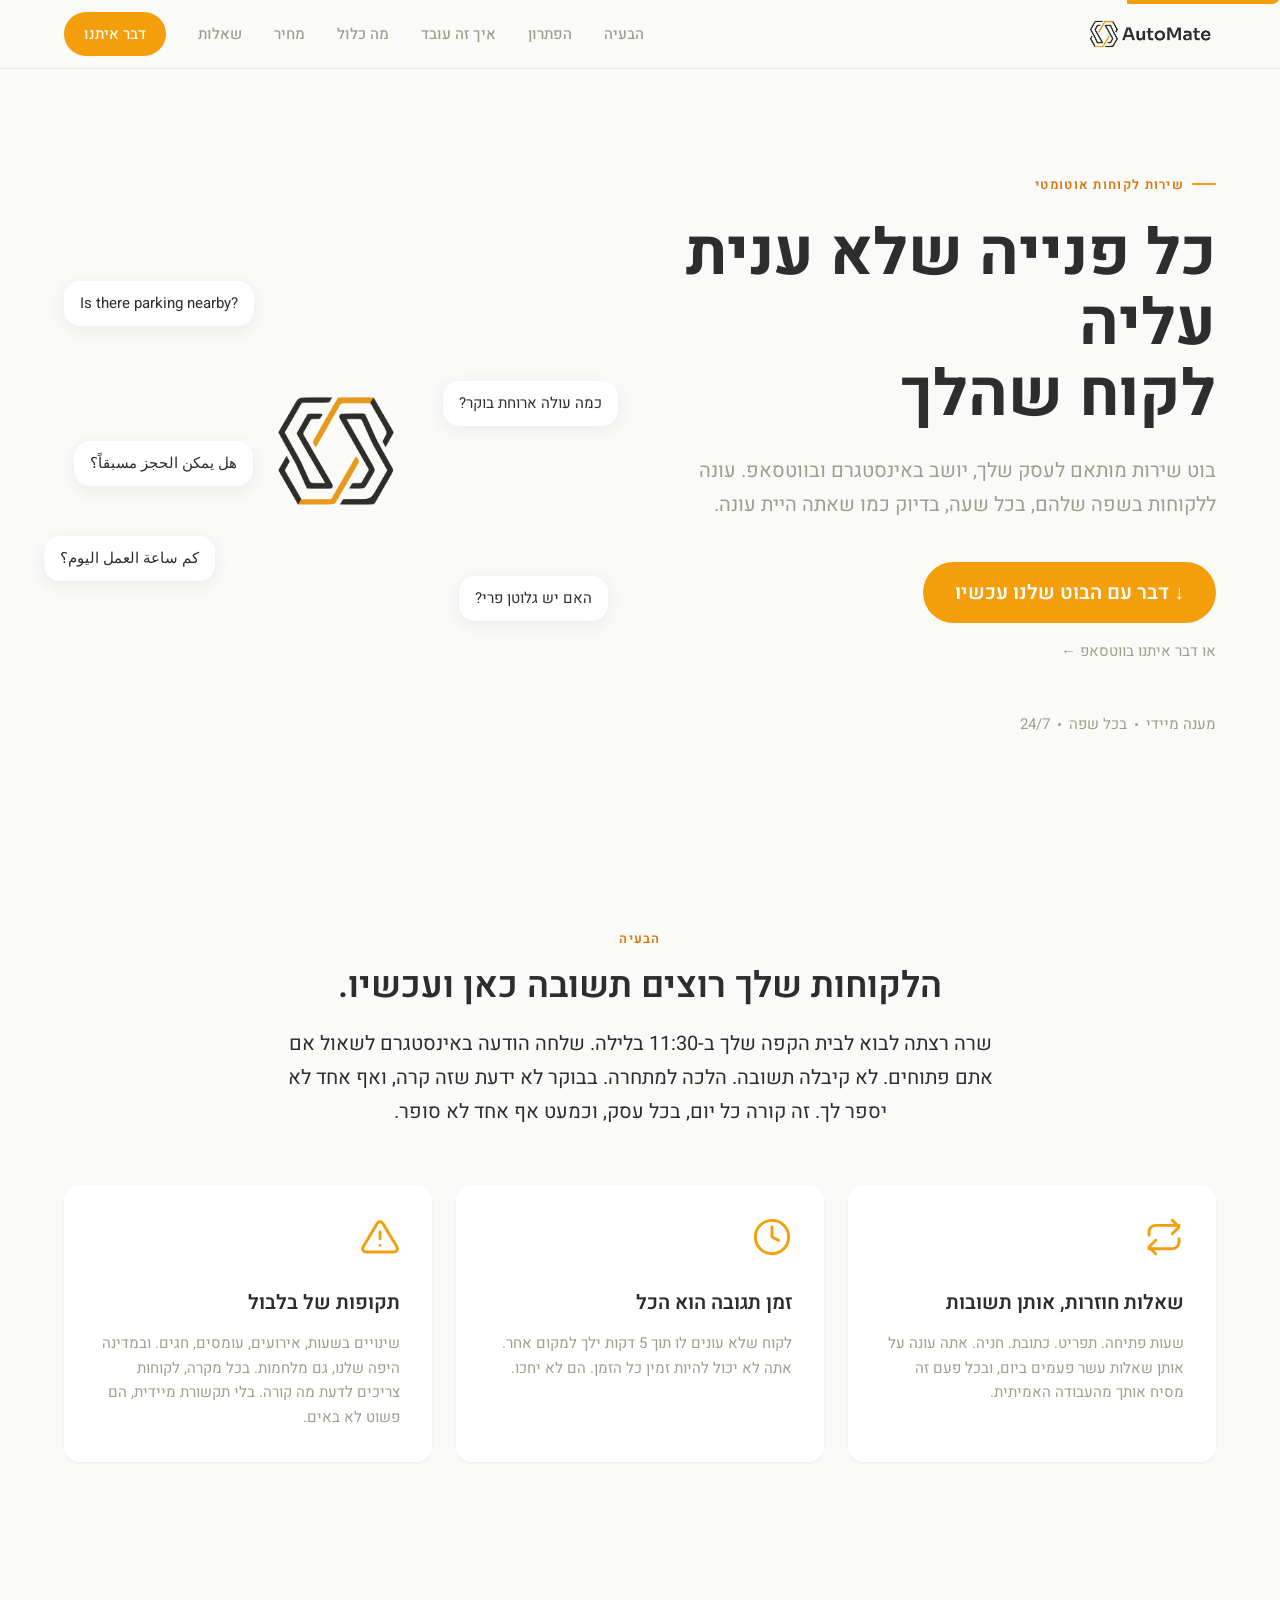
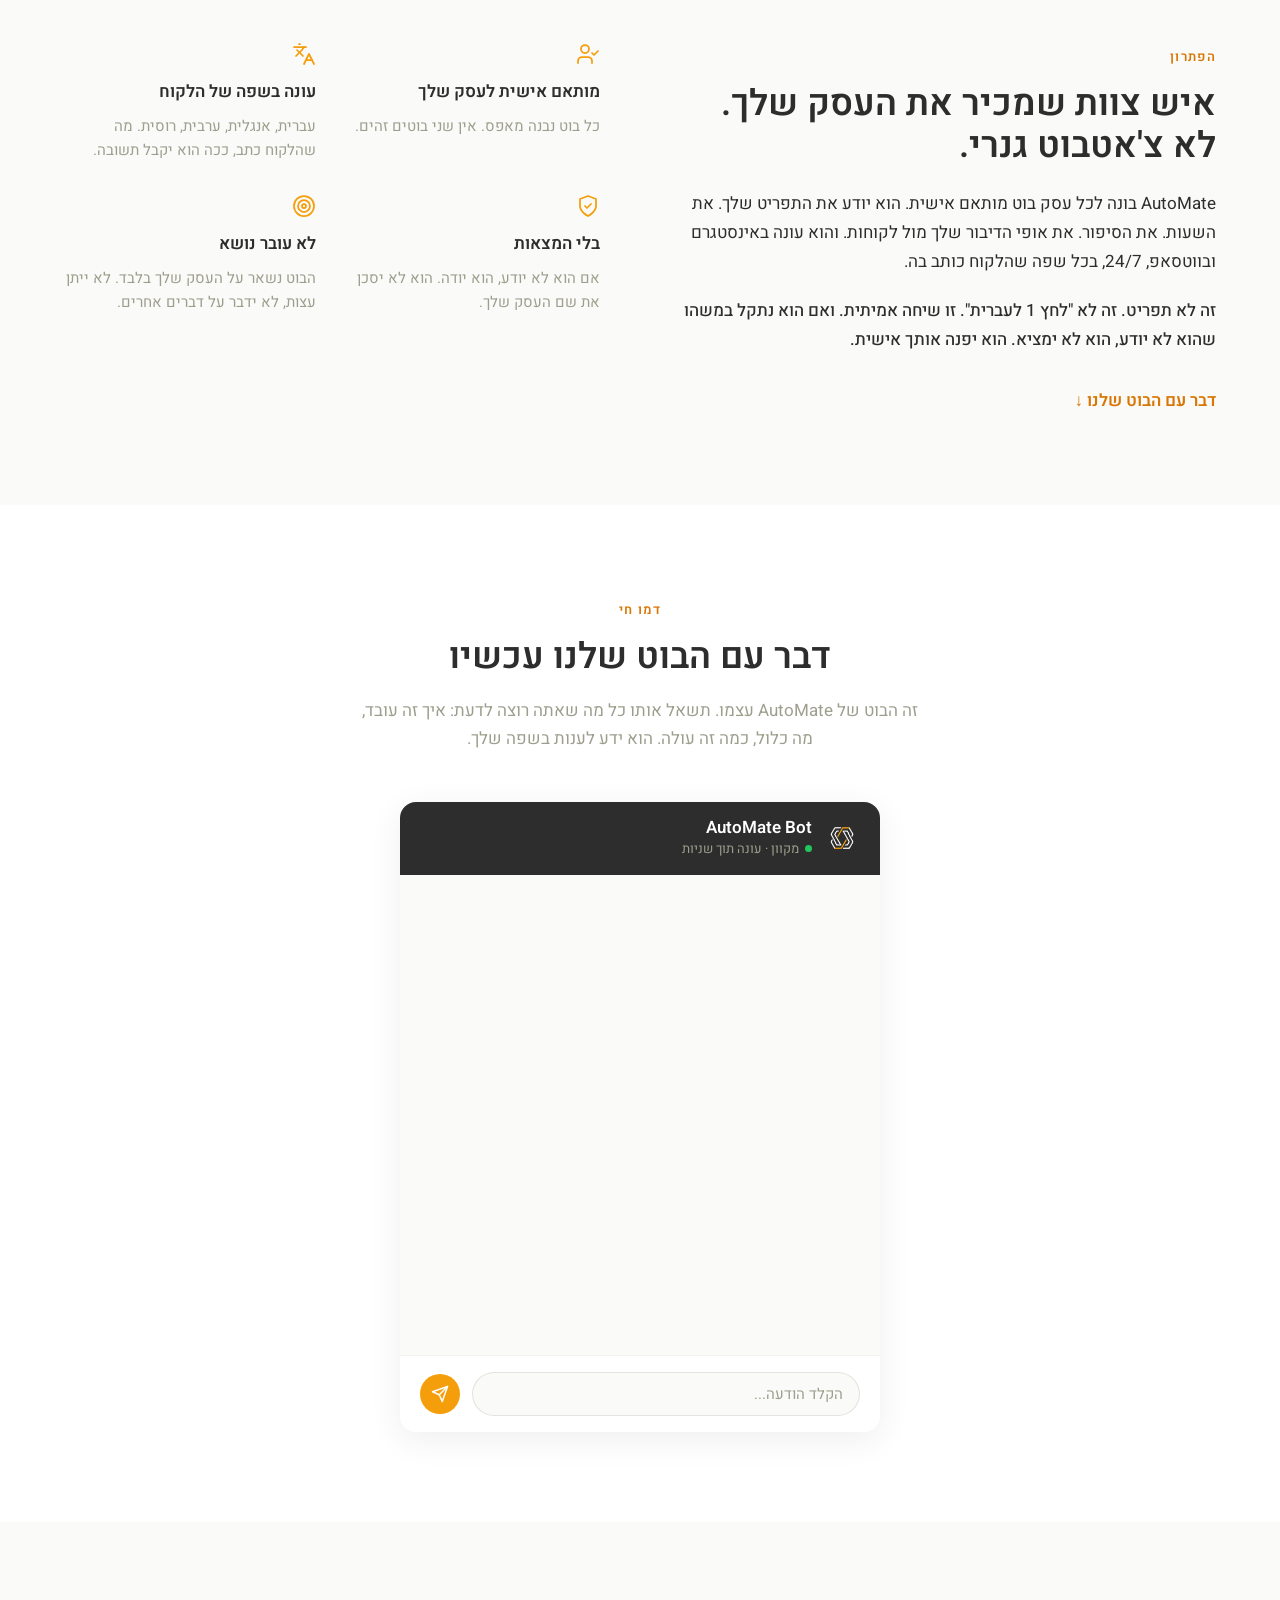
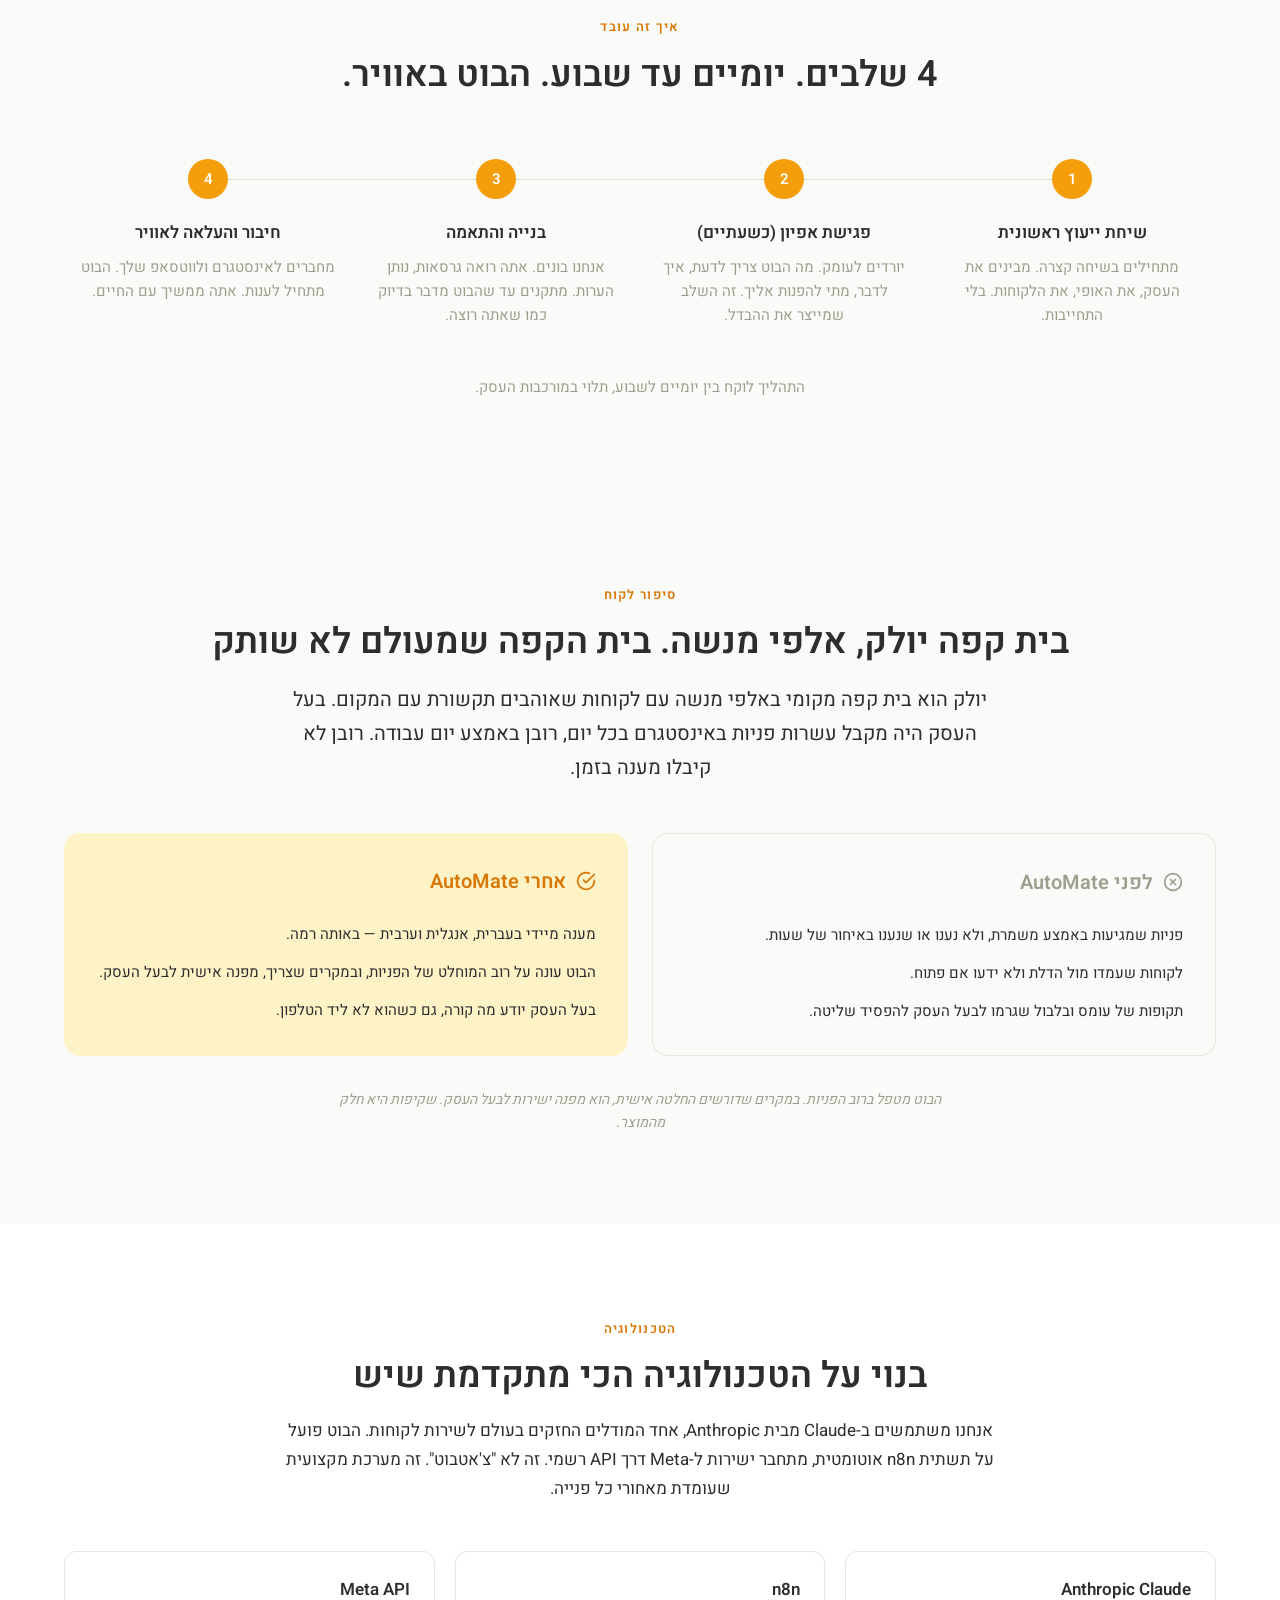
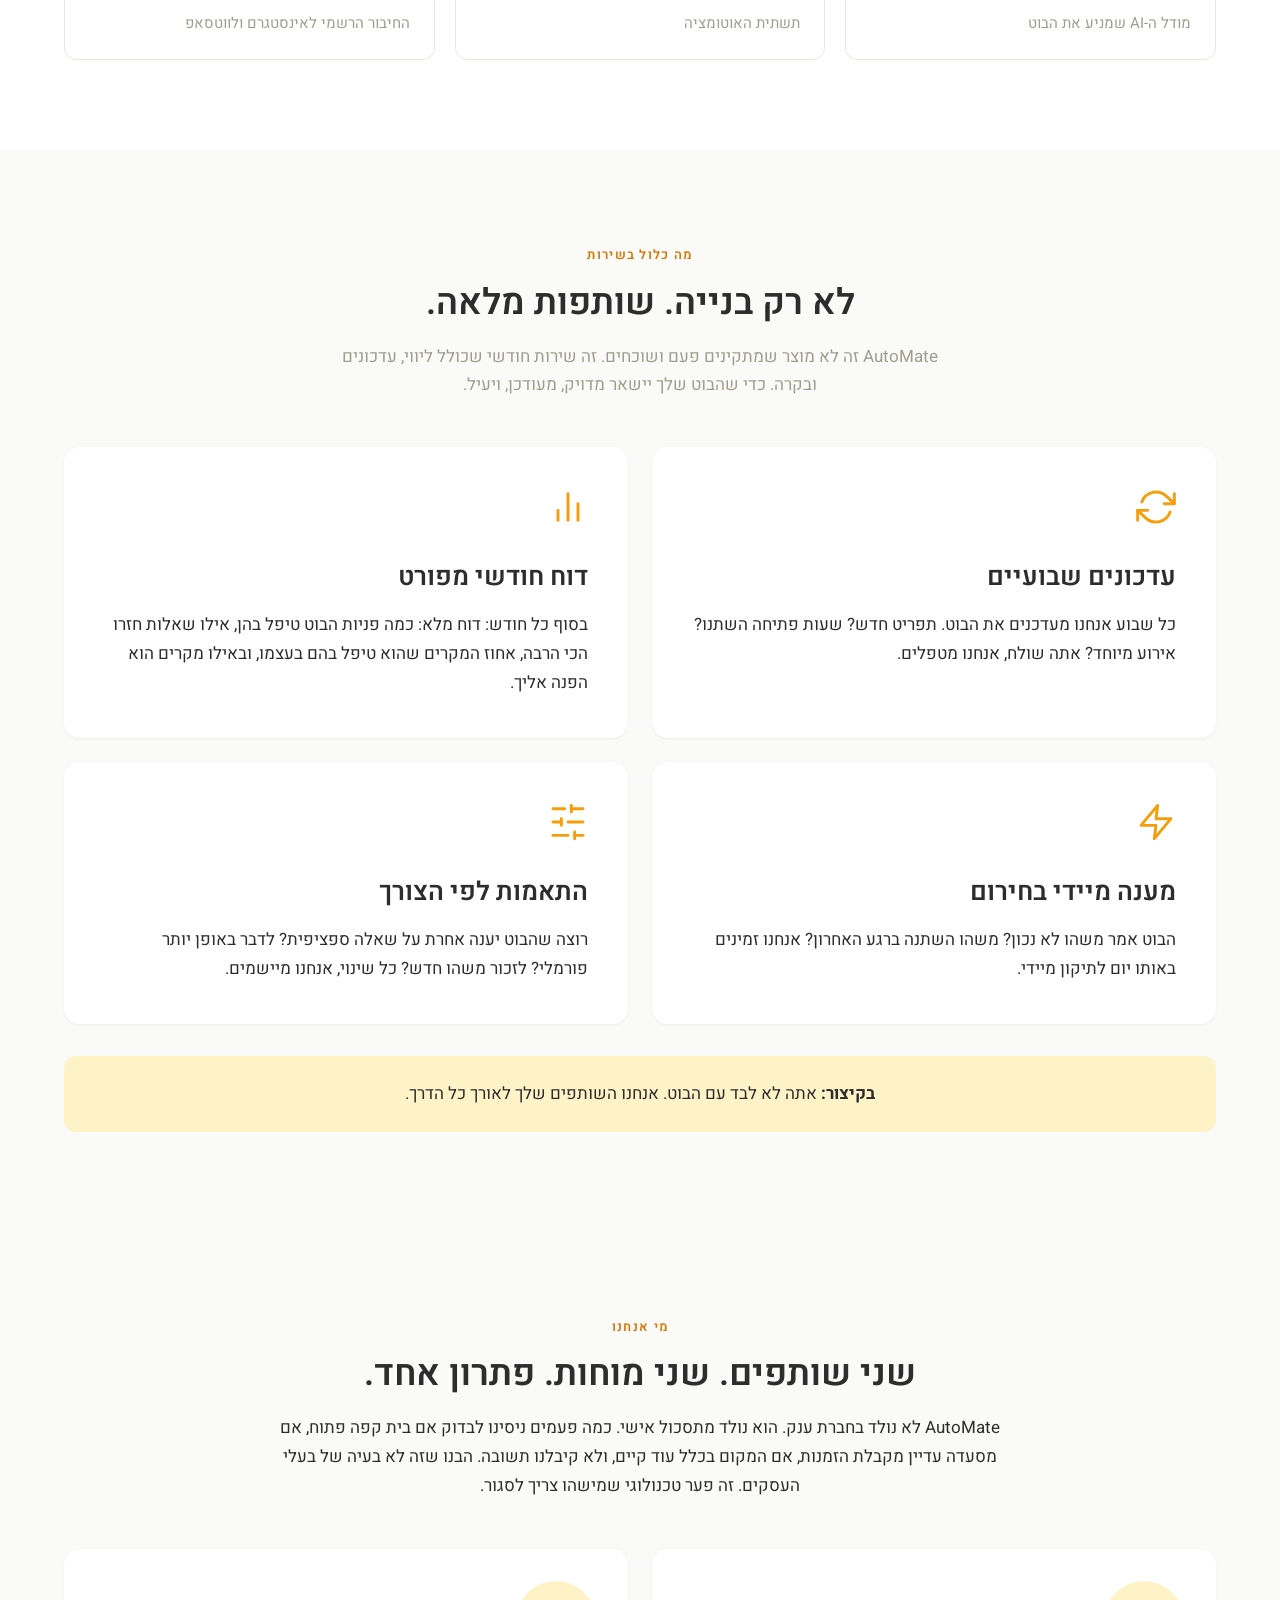
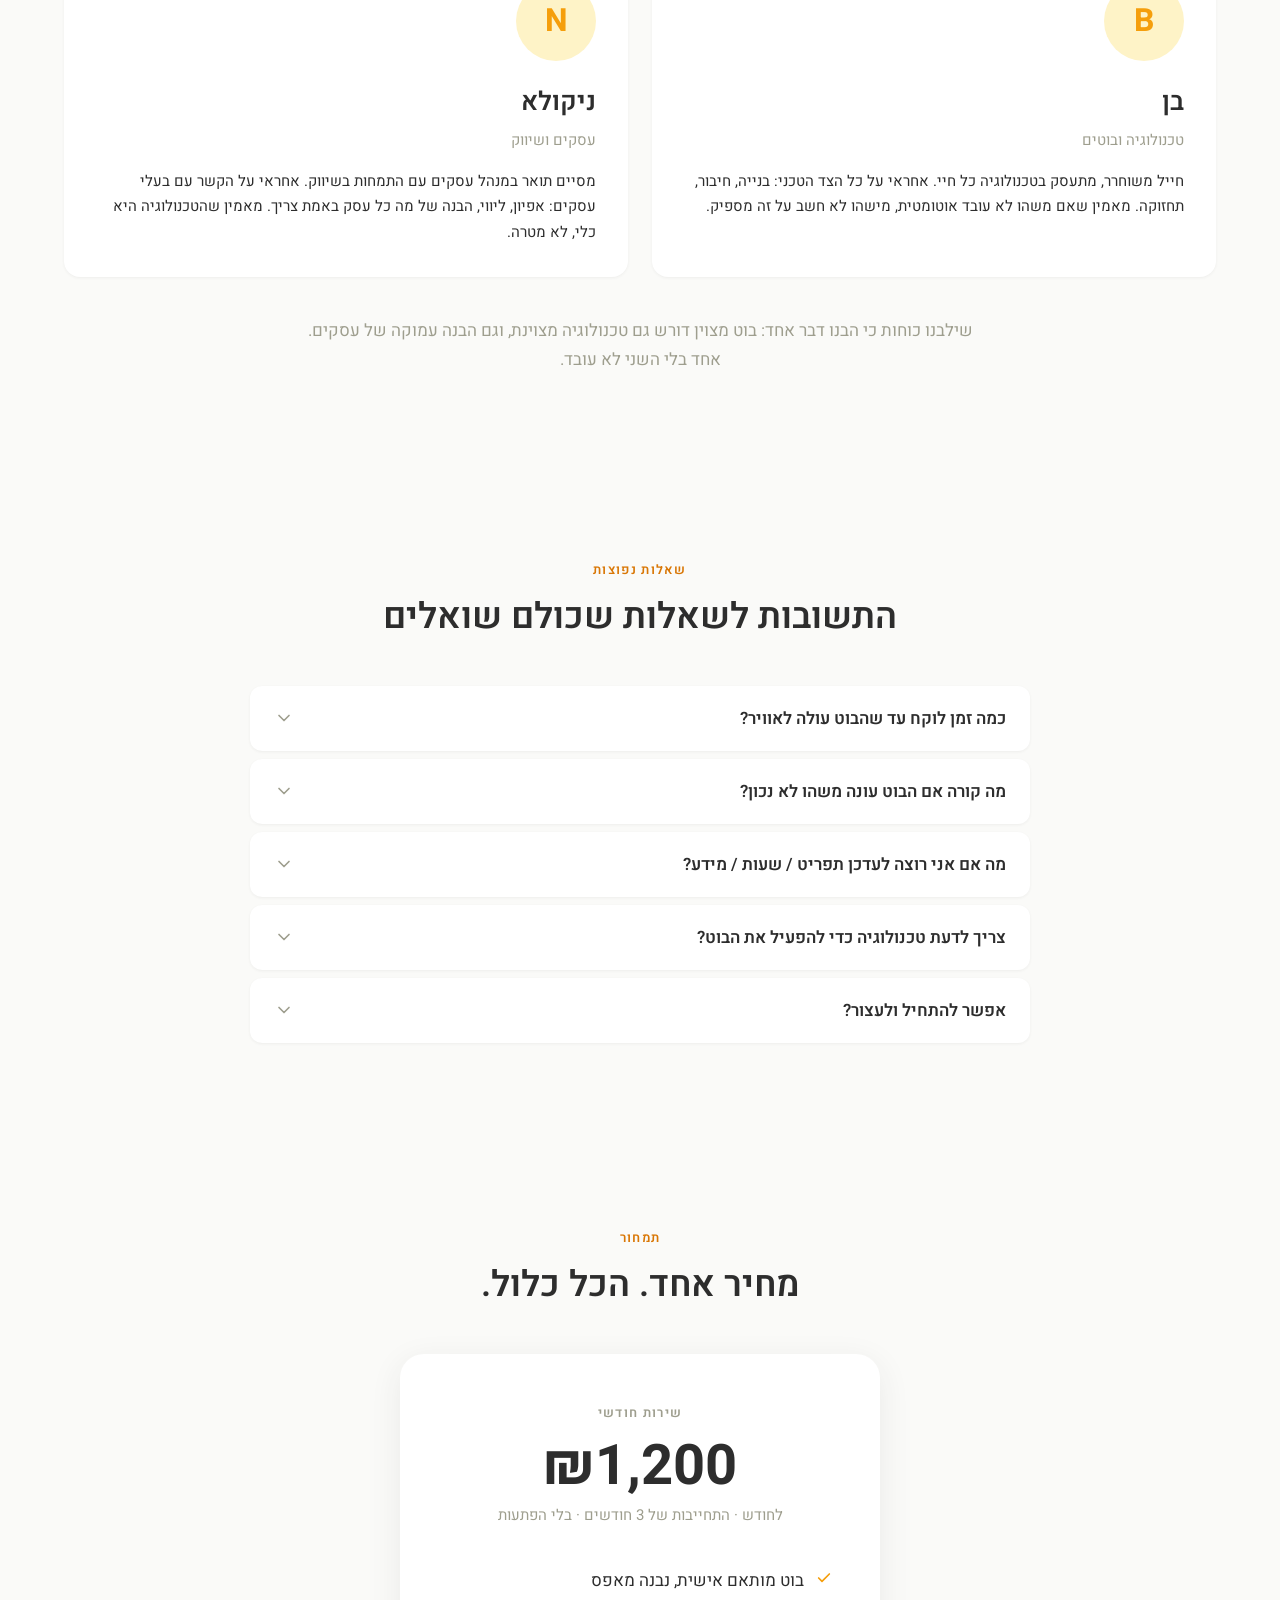
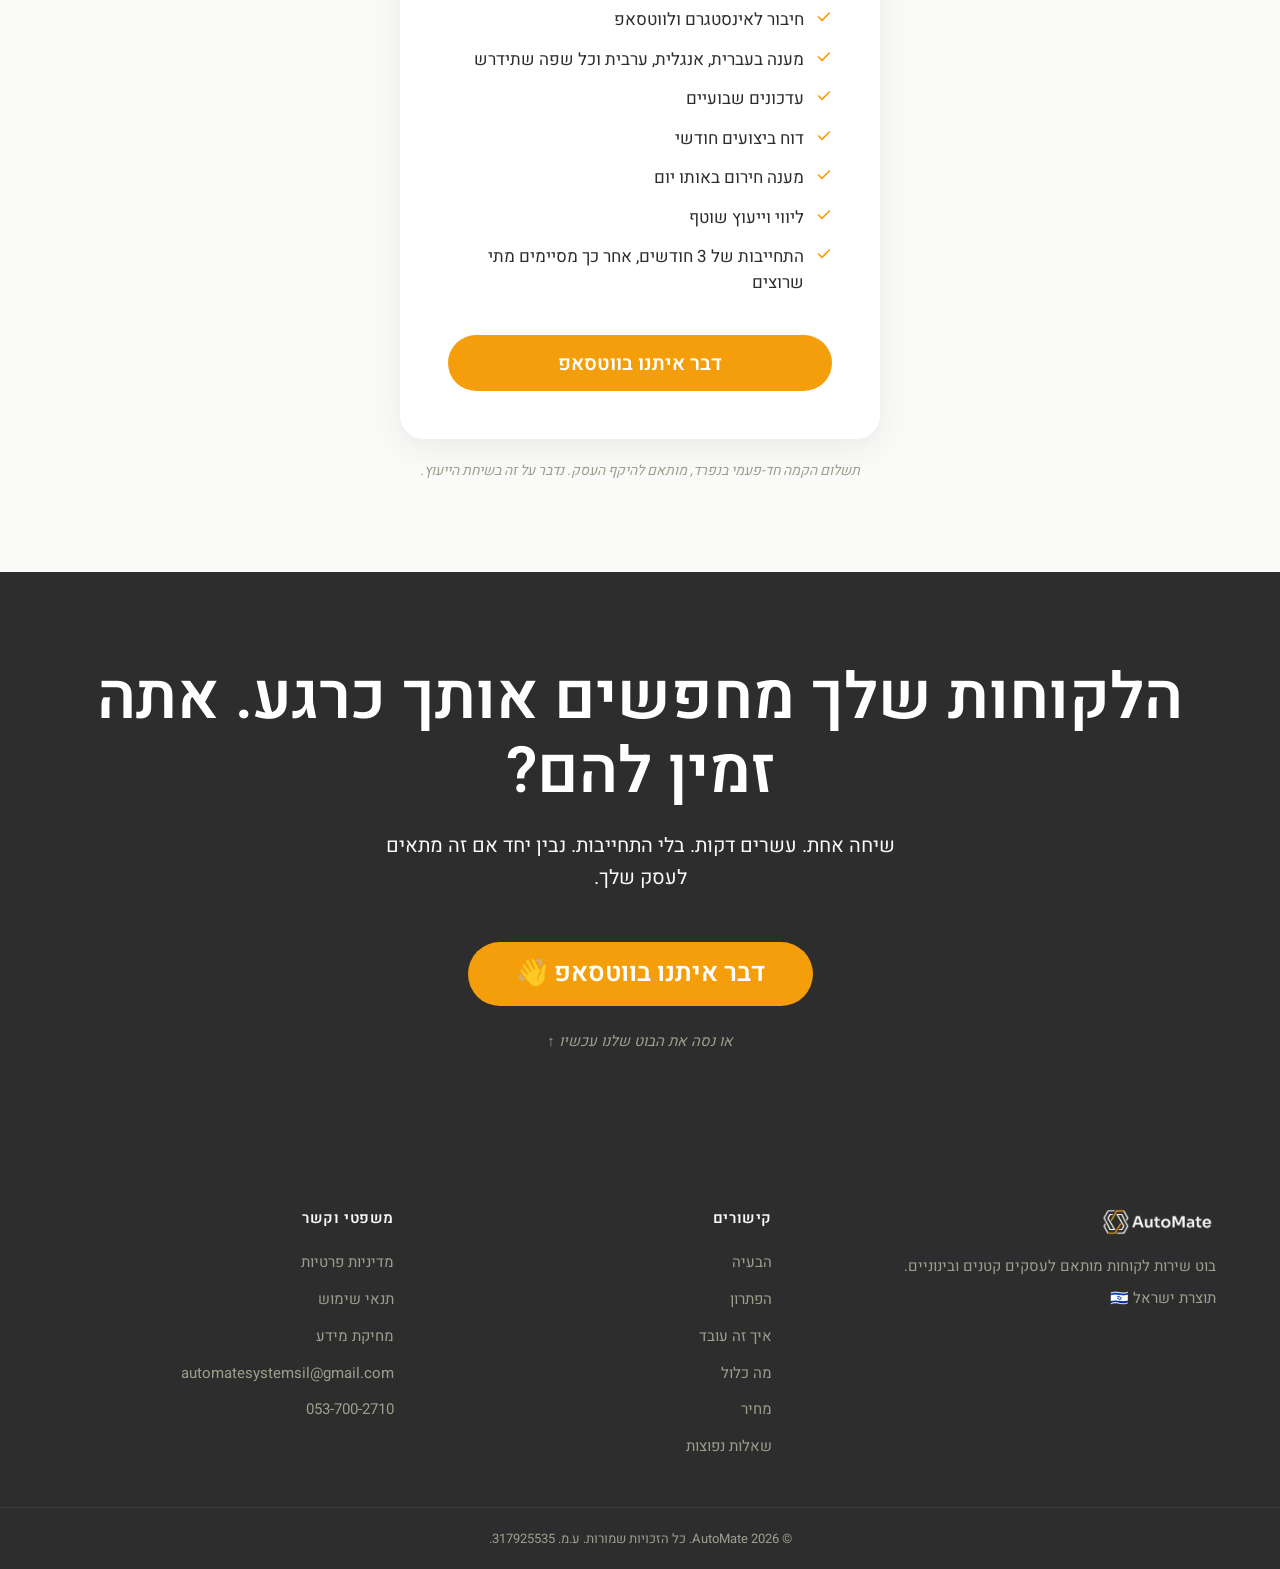
==== commit b41bde08: "Add files via upload" ====
--- a/index.html
+++ b/index.html
@@ -71,7 +71,7 @@
           <div class="hero-eyebrow">שירות לקוחות אוטומטי</div>
 
           <h1 class="hero-title" id="hero-title">
-            כל פנייה שלא ענית עליה —<br>לקוח שהלך
+            כל פנייה שלא ענית עליה<br>לקוח שהלך
           </h1>
 
           <p class="hero-subtitle">
@@ -79,15 +79,15 @@
           </p>
 
           <div class="hero-ctas">
+            <button class="btn btn-primary hero-cta-main" data-scroll="#demo">
+              ↓ דבר עם הבוט שלנו עכשיו
+            </button>
+
             <a href="https://wa.me/972537002710?text=%D7%94%D7%99%D7%99%2C%20%D7%94%D7%92%D7%A2%D7%AA%D7%99%20%D7%9E%D7%94%D7%90%D7%AA%D7%A8%20%F0%9F%91%8B%20%D7%90%D7%A9%D7%9E%D7%97%20%D7%9C%D7%A9%D7%9E%D7%95%D7%A2%20%D7%A2%D7%95%D7%93%20%D7%A2%D7%9C%20%D7%94%D7%91%D7%95%D7%98%20%D7%A9%D7%9C%D7%9B%D7%9D"
                target="_blank" rel="noopener"
-               class="btn btn-primary hero-cta-main">
-              דבר איתנו בווטסאפ
+               class="hero-cta-secondary">
+              או דבר איתנו בווטסאפ ←
             </a>
-
-            <button class="hero-cta-secondary" data-scroll="#demo">
-              ↓ או דבר עם הבוט שלנו עכשיו
-            </button>
           </div>
 
           <div class="hero-tagline">
@@ -105,18 +105,87 @@
 
             <img src="assets/logos/logo-icon.png" alt="" class="hero-logo-center">
 
-            <div class="bubble bubble-1">
-              <span lang="he">מה השעות שלכם מחר?</span>
-            </div>
-            <div class="bubble bubble-2">
-              <span lang="en">Are you open now?</span>
-            </div>
-            <div class="bubble bubble-3">
-              <span lang="ar" dir="rtl">هل لديكم نباتي؟</span>
-            </div>
-
-          </div>
-        </div>
+            <div class="bubble bubble-1" id="hb1"></div>
+            <div class="bubble bubble-2" id="hb2"></div>
+            <div class="bubble bubble-3" id="hb3"></div>
+            <div class="bubble bubble-4" id="hb4"></div>
+            <div class="bubble bubble-5" id="hb5"></div>
+
+          </div>
+        </div>
+
+        <script>
+        (function(){
+          var msgs = [
+            {t:"יש לכם מקום לשני אנשים בשבת בצהריים?", l:"he", d:"rtl"},
+            {t:"Do you have vegan options?", l:"en", d:"ltr"},
+            {t:"كم ساعة العمل اليوم؟", l:"ar", d:"rtl"},
+            {t:"מה השעות שלכם בחג?", l:"he", d:"rtl"},
+            {t:"האם אפשר לשבת בחוץ?", l:"he", d:"rtl"},
+            {t:"Is there parking nearby?", l:"en", d:"ltr"},
+            {t:"هل يمكن الحجز مسبقاً؟", l:"ar", d:"rtl"},
+            {t:"כמה עולה ארוחת בוקר?", l:"he", d:"rtl"},
+            {t:"Do you take reservations?", l:"en", d:"ltr"},
+            {t:"האם יש גלוטן פרי?", l:"he", d:"rtl"}
+          ];
+
+          var slots = [
+            document.getElementById('hb1'),
+            document.getElementById('hb2'),
+            document.getElementById('hb3'),
+            document.getElementById('hb4'),
+            document.getElementById('hb5')
+          ];
+
+          // shuffle helper
+          function shuffle(arr) {
+            for (var i = arr.length - 1; i > 0; i--) {
+              var j = Math.floor(Math.random() * (i + 1));
+              var tmp = arr[i]; arr[i] = arr[j]; arr[j] = tmp;
+            }
+            return arr;
+          }
+
+          // pick 5 unique messages, assign to slots
+          var pool = shuffle(msgs.slice());
+          var active = pool.slice(0, 5);
+          var remaining = pool.slice(5);
+          var slotIndex = 0; // which slot to swap next
+
+          function setSlot(el, msg) {
+            el.innerHTML = '<span lang="' + msg.l + '" dir="' + msg.d + '">' + msg.t + '</span>';
+          }
+
+          // initial render
+          slots.forEach(function(el, i){ setSlot(el, active[i]); });
+
+          // every 2.2s swap one slot
+          setInterval(function(){
+            var el = slots[slotIndex];
+            // pick a message not currently active
+            var candidate;
+            if (remaining.length === 0) {
+              // refill from msgs not in active
+              remaining = msgs.filter(function(m){
+                return active.indexOf(m) === -1;
+              });
+              if (remaining.length === 0) remaining = shuffle(msgs.slice());
+            }
+            candidate = remaining.shift();
+            active[slotIndex] = candidate;
+
+            // fade out, swap, fade in
+            el.style.transition = 'opacity 0.4s';
+            el.style.opacity = '0';
+            setTimeout(function(){
+              setSlot(el, candidate);
+              el.style.opacity = '1';
+            }, 420);
+
+            slotIndex = (slotIndex + 1) % slots.length;
+          }, 2200);
+        })();
+        </script>
 
       </div>
     </div>
@@ -129,12 +198,12 @@
       <div class="problem-header">
         <span class="eyebrow">הבעיה</span>
         <h2 class="section-title" id="problem-title">
-          הלקוחות שלך לא מחכים. הם פשוט הולכים.
+          הלקוחות שלך רוצים תשובה כאן ועכשיו.
         </h2>
       </div>
 
       <p class="problem-intro">
-        11:30 בלילה. לקוח שולח לך הודעה באינסטגרם — "אתם פתוחים מחר?" אתה ישן. בבוקר הוא כבר אכל אצל המתחרה. וזה לא קורה פעם בחודש. זה קורה כל יום, בכל עסק, וכמעט אף אחד לא סופר.
+        שרה רצתה לבוא לבית הקפה שלך ב-11:30 בלילה. שלחה הודעה באינסטגרם לשאול אם אתם פתוחים. לא קיבלה תשובה. הלכה למתחרה. בבוקר לא ידעת שזה קרה, ואף אחד לא יספר לך. זה קורה כל יום, בכל עסק, וכמעט אף אחד לא סופר.
       </p>
 
       <div class="problem-grid">
@@ -154,7 +223,7 @@
             <circle cx="12" cy="12" r="10"/><polyline points="12 6 12 12 16 14"/>
           </svg>
           <h3 class="problem-card-title">זמן תגובה הוא הכל</h3>
-          <p class="problem-card-text">מחקר אחרי מחקר מראה — לקוח שלא קיבל תשובה תוך 5 דקות, יחפש מתחרה. אתה לא יכול להיות זמין כל הזמן. הם לא יחכו.</p>
+          <p class="problem-card-text">לקוח שלא עונים לו תוך 5 דקות ילך למקום אחר. אתה לא יכול להיות זמין כל הזמן. הם לא יחכו.</p>
         </article>
 
         <article class="card problem-card">
@@ -163,7 +232,7 @@
             <path d="M10.29 3.86L1.82 18a2 2 0 0 0 1.71 3h16.94a2 2 0 0 0 1.71-3L13.71 3.86a2 2 0 0 0-3.42 0z"/><line x1="12" y1="9" x2="12" y2="13"/><line x1="12" y1="17" x2="12.01" y2="17"/>
           </svg>
           <h3 class="problem-card-title">תקופות של בלבול</h3>
-          <p class="problem-card-text">שינויים בשעות, אירועים, עומסים, חגים. לקוחות לא בטוחים אם פתוח, מה במלאי, מה השתנה. בלי מענה מיידי — הם פשוט לא באים.</p>
+          <p class="problem-card-text">שינויים בשעות, אירועים, עומסים, חגים. ובמדינה היפה שלנו, גם מלחמות. בכל מקרה, לקוחות צריכים לדעת מה קורה. בלי תקשורת מיידית, הם פשוט לא באים.</p>
         </article>
 
       </div>
@@ -178,13 +247,13 @@
         <div class="solution-text">
           <span class="eyebrow">הפתרון</span>
           <h2 class="section-title" id="solution-title">
-            בוט שמכיר את העסק שלך — לא צ'אטבוט גנרי
+            איש צוות שמכיר את העסק שלך. לא צ'אטבוט גנרי.
           </h2>
           <p class="solution-body">
-            AutoMate בונה לכל עסק בוט מותאם אישית. הוא יודע את התפריט שלך. את השעות. את הסיפור. את אופי הדיבור שלך מול לקוחות. והוא עונה — באינסטגרם ובווטסאפ, 24/7, בכל שפה שהלקוח כותב בה.
+            AutoMate בונה לכל עסק בוט מותאם אישית. הוא יודע את התפריט שלך. את השעות. את הסיפור. את אופי הדיבור שלך מול לקוחות. והוא עונה באינסטגרם ובווטסאפ, 24/7, בכל שפה שהלקוח כותב בה.
           </p>
           <p class="solution-body-strong">
-            זה לא תפריט. זה לא "לחץ 1 לעברית". זו שיחה אמיתית. ואם הוא נתקל במשהו שהוא לא יודע — הוא לא ימציא. הוא יפנה אותך אישית.
+            זה לא תפריט. זה לא "לחץ 1 לעברית". זו שיחה אמיתית. ואם הוא נתקל במשהו שהוא לא יודע, הוא לא ימציא. הוא יפנה אותך אישית.
           </p>
 
           <button class="solution-cta-link" data-scroll="#demo">
@@ -209,7 +278,7 @@
               <path d="M5 8l6 6"/><path d="M4 14l6-6 2-3"/><path d="M2 5h12"/><path d="M7 2h1"/><path d="M22 22l-5-10-5 10"/><path d="M14 18h6"/>
             </svg>
             <div class="solution-point-title">עונה בשפה של הלקוח</div>
-            <div class="solution-point-text">עברית, אנגלית, ערבית, רוסית — מה שהלקוח כתב, ככה הוא יקבל תשובה.</div>
+            <div class="solution-point-text">עברית, אנגלית, ערבית, רוסית. מה שהלקוח כתב, ככה הוא יקבל תשובה.</div>
           </div>
 
           <div class="solution-point">
@@ -245,7 +314,7 @@
       </div>
 
       <p class="demo-intro">
-        זה הבוט של AutoMate עצמו. תשאל אותו כל מה שאתה רוצה לדעת — איך זה עובד, מה כלול, כמה זה עולה. הוא ידע לענות בשפה שלך.
+        זה הבוט של AutoMate עצמו. תשאל אותו כל מה שאתה רוצה לדעת: איך זה עובד, מה כלול, כמה זה עולה. הוא ידע לענות בשפה שלך.
       </p>
 
       <div class="chat-wrap" role="region" aria-label="צ'אט דמו">
@@ -350,11 +419,11 @@
 
       <div class="julek-header">
         <span class="eyebrow">סיפור לקוח</span>
-        <h2 class="section-title" id="julek-title">JULEK Coffee House — בית הקפה שמעולם לא שותק</h2>
+        <h2 class="section-title" id="julek-title">בית קפה יולק, אלפי מנשה. בית הקפה שמעולם לא שותק</h2>
       </div>
 
       <p class="julek-intro">
-        JULEK הוא בית קפה ביפו, קהל מעורב — תיירים, מקומיים, ישראלים, ערבים, אנגלים. בעל העסק היה מקבל עשרות פניות באינסטגרם בכל יום, רובן באמצע יום עבודה. רובן לא קיבלו מענה בזמן.
+        יולק הוא בית קפה מקומי באלפי מנשה עם לקוחות שאוהבים תקשורת עם המקום. בעל העסק היה מקבל עשרות פניות באינסטגרם בכל יום, רובן באמצע יום עבודה. רובן לא קיבלו מענה בזמן.
       </p>
 
       <div class="julek-grid">
@@ -368,7 +437,7 @@
             <span class="julek-col-title">לפני AutoMate</span>
           </div>
           <ul class="julek-items" aria-label="לפני AutoMate">
-            <li class="julek-item">פניות שמגיעות באמצע משמרת — או שלא נענו, או שנענו באיחור של שעות.</li>
+            <li class="julek-item">פניות שמגיעות באמצע משמרת, ולא נענו או שנענו באיחור של שעות.</li>
             <li class="julek-item">לקוחות שעמדו מול הדלת ולא ידעו אם פתוח.</li>
             <li class="julek-item">תקופות של עומס ובלבול שגרמו לבעל העסק להפסיד שליטה.</li>
           </ul>
@@ -384,7 +453,7 @@
           </div>
           <ul class="julek-items" aria-label="אחרי AutoMate">
             <li class="julek-item">מענה מיידי בעברית, אנגלית וערבית — באותה רמה.</li>
-            <li class="julek-item">הבוט עונה על רוב המוחלט של הפניות, ובמקרים שצריך — מפנה אישית לבעל העסק.</li>
+            <li class="julek-item">הבוט עונה על רוב המוחלט של הפניות, ובמקרים שצריך, מפנה אישית לבעל העסק.</li>
             <li class="julek-item">בעל העסק יודע מה קורה, גם כשהוא לא ליד הטלפון.</li>
           </ul>
         </div>
@@ -392,7 +461,7 @@
       </div>
 
       <p class="julek-note">
-        <em>הבוט מטפל ברוב הפניות. במקרים שדורשים החלטה אישית — הוא מפנה ישירות לבעל העסק. שקיפות היא חלק מהמוצר.</em>
+        <em>הבוט מטפל ברוב הפניות. במקרים שדורשים החלטה אישית, הוא מפנה ישירות לבעל העסק. שקיפות היא חלק מהמוצר.</em>
       </p>
 
     </div>
@@ -408,7 +477,7 @@
       </div>
 
       <p class="tech-intro">
-        אנחנו משתמשים ב-Claude מבית Anthropic — אחד המודלים החזקים בעולם לשירות לקוחות. הבוט פועל על תשתית n8n אוטומטית, מתחבר ישירות ל-Meta דרך <bdi>API</bdi> רשמי. זה לא "צ'אטבוט" — זה מערכת מקצועית שעומדת מאחורי כל פנייה.
+        אנחנו משתמשים ב-Claude מבית Anthropic, אחד המודלים החזקים בעולם לשירות לקוחות. הבוט פועל על תשתית n8n אוטומטית, מתחבר ישירות ל-Meta דרך <bdi>API</bdi> רשמי. זה לא "צ'אטבוט". זה מערכת מקצועית שעומדת מאחורי כל פנייה.
       </p>
 
       <div class="tech-grid">
@@ -442,7 +511,7 @@
       </div>
 
       <p class="included-intro">
-        AutoMate זה לא מוצר שמתקינים פעם ושוכחים. זה שירות חודשי שכולל ליווי, עדכונים, ובקרה — כדי שהבוט שלך יישאר מדויק, מעודכן, ויעיל.
+        AutoMate זה לא מוצר שמתקינים פעם ושוכחים. זה שירות חודשי שכולל ליווי, עדכונים ובקרה. כדי שהבוט שלך יישאר מדויק, מעודכן, ויעיל.
       </p>
 
       <div class="included-grid">
@@ -463,7 +532,7 @@
             <line x1="18" y1="20" x2="18" y2="10"/><line x1="12" y1="20" x2="12" y2="4"/><line x1="6" y1="20" x2="6" y2="14"/>
           </svg>
           <h3 class="included-card-title">דוח חודשי מפורט</h3>
-          <p class="included-card-text">בסוף כל חודש — דוח מלא: כמה פניות הבוט טיפל בהן, אילו שאלות חזרו הכי הרבה, אחוז המקרים שהוא טיפל בהם בעצמו, ובאילו מקרים הוא הפנה אליך.</p>
+          <p class="included-card-text">בסוף כל חודש: דוח מלא: כמה פניות הבוט טיפל בהן, אילו שאלות חזרו הכי הרבה, אחוז המקרים שהוא טיפל בהם בעצמו, ובאילו מקרים הוא הפנה אליך.</p>
         </article>
 
         <article class="card included-card">
@@ -484,7 +553,7 @@
             <line x1="14" y1="2" x2="14" y2="6"/><line x1="8" y1="10" x2="8" y2="14"/><line x1="16" y1="18" x2="16" y2="22"/>
           </svg>
           <h3 class="included-card-title">התאמות לפי הצורך</h3>
-          <p class="included-card-text">רוצה שהבוט יענה אחרת על שאלה ספציפית? לדבר באופן יותר פורמלי? לזכור משהו חדש? כל שינוי — אנחנו מיישמים.</p>
+          <p class="included-card-text">רוצה שהבוט יענה אחרת על שאלה ספציפית? לדבר באופן יותר פורמלי? לזכור משהו חדש? כל שינוי, אנחנו מיישמים.</p>
         </article>
 
       </div>
@@ -506,7 +575,7 @@
       </div>
 
       <p class="about-intro">
-        AutoMate לא נולד בחברת ענק. הוא נולד מתסכול אישי — כמה פעמים ניסינו לבדוק אם בית קפה פתוח, אם מסעדה עדיין מקבלת הזמנות, אם המקום בכלל עוד קיים — ולא קיבלנו תשובה. הבנו שזה לא בעיה של בעלי העסקים. זה פער טכנולוגי שמישהו צריך לסגור.
+        AutoMate לא נולד בחברת ענק. הוא נולד מתסכול אישי. כמה פעמים ניסינו לבדוק אם בית קפה פתוח, אם מסעדה עדיין מקבלת הזמנות, אם המקום בכלל עוד קיים, ולא קיבלנו תשובה. הבנו שזה לא בעיה של בעלי העסקים. זה פער טכנולוגי שמישהו צריך לסגור.
       </p>
 
       <div class="about-grid">
@@ -515,14 +584,14 @@
           <div class="about-avatar" aria-hidden="true">B</div>
           <div class="about-name">בן</div>
           <div class="about-role">טכנולוגיה ובוטים</div>
-          <p class="about-bio">חייל משוחרר, מתעסק בטכנולוגיה כל חיי. אחראי על כל הצד הטכני — בנייה, חיבור, תחזוקה. מאמין שאם משהו לא עובד אוטומטית, מישהו לא חשב על זה מספיק.</p>
+          <p class="about-bio">חייל משוחרר, מתעסק בטכנולוגיה כל חיי. אחראי על כל הצד הטכני: בנייה, חיבור, תחזוקה. מאמין שאם משהו לא עובד אוטומטית, מישהו לא חשב על זה מספיק.</p>
         </article>
 
         <article class="card about-card">
           <div class="about-avatar" aria-hidden="true">N</div>
           <div class="about-name">ניקולא</div>
           <div class="about-role">עסקים ושיווק</div>
-          <p class="about-bio">מסיים תואר במנהל עסקים עם התמחות בשיווק. אחראי על הקשר עם בעלי עסקים — אפיון, ליווי, הבנה של מה כל עסק באמת צריך. מאמין שהטכנולוגיה היא כלי, לא מטרה.</p>
+          <p class="about-bio">מסיים תואר במנהל עסקים עם התמחות בשיווק. אחראי על הקשר עם בעלי עסקים: אפיון, ליווי, הבנה של מה כל עסק באמת צריך. מאמין שהטכנולוגיה היא כלי, לא מטרה.</p>
         </article>
 
       </div>
@@ -553,7 +622,7 @@
             </svg>
           </button>
           <div class="faq-answer">
-            <div class="faq-answer-inner">אחרי פגישת האפיון בת השעתיים, אנחנו בונים את הבוט תוך יומיים עד שבוע — תלוי במורכבות העסק. ברגע שאתה מאשר את התשובות, אנחנו מחברים לאינסטגרם ולווטסאפ והבוט מתחיל לעבוד.</div>
+            <div class="faq-answer-inner">אחרי פגישת האפיון בת השעתיים, אנחנו בונים את הבוט תוך יומיים עד שבוע, תלוי במורכבות העסק. ברגע שאתה מאשר את התשובות, אנחנו מחברים לאינסטגרם ולווטסאפ והבוט מתחיל לעבוד.</div>
           </div>
         </div>
 
@@ -565,7 +634,7 @@
             </svg>
           </button>
           <div class="faq-answer">
-            <div class="faq-answer-inner">הבוט בנוי כך שהוא לא ימציא. אם הוא לא יודע משהו — הוא יגיד את זה ויפנה אליך אישית. הוא לא יסיט את הלקוח לנושא אחר ולא ייתן תשובה לא בטוחה. שקיפות היא חלק מהמוצר.</div>
+            <div class="faq-answer-inner">הבוט בנוי כך שהוא לא ימציא. אם הוא לא יודע משהו, הוא יגיד את זה ויפנה אליך אישית. הוא לא יסיט את הלקוח לנושא אחר ולא ייתן תשובה לא בטוחה. שקיפות היא חלק מהמוצר.</div>
           </div>
         </div>
 
@@ -577,7 +646,7 @@
             </svg>
           </button>
           <div class="faq-answer">
-            <div class="faq-answer-inner">כל שבוע יש עדכון מסודר. אתה שולח לנו את השינויים, ואנחנו מטמיעים. שינויים דחופים — מטופלים באותו יום. זה כלול בתשלום החודשי, בלי תוספות.</div>
+            <div class="faq-answer-inner">כל שבוע יש עדכון מסודר. אתה שולח לנו את השינויים, ואנחנו מטמיעים. שינויים דחופים, מטופלים באותו יום. זה כלול בתשלום החודשי, בלי תוספות.</div>
           </div>
         </div>
 
@@ -589,7 +658,7 @@
             </svg>
           </button>
           <div class="faq-answer">
-            <div class="faq-answer-inner">בכלל לא. אנחנו עושים את כל החיבור הטכני בעצמנו. אתה רק נותן לנו גישה לחשבון האינסטגרם וה-WhatsApp העסקי. מהרגע שהבוט באוויר — אתה לא צריך לגעת בשום דבר טכני.</div>
+            <div class="faq-answer-inner">בכלל לא. אנחנו עושים את כל החיבור הטכני בעצמנו. אתה רק נותן לנו גישה לחשבון האינסטגרם וה-WhatsApp העסקי. מהרגע שהבוט באוויר, אתה לא צריך לגעת בשום דבר טכני.</div>
           </div>
         </div>
 
@@ -601,7 +670,7 @@
             </svg>
           </button>
           <div class="faq-answer">
-            <div class="faq-answer-inner">כן. השירות חודשי, בלי מחויבות לשנה. אם אתה לא מרוצה — אתה מסיים, והבוט יורד מהאוויר.</div>
+            <div class="faq-answer-inner">השירות כולל התחייבות ראשונית של 3 חודשים. לאחר מכן, אתה יכול לסיים בהודעה כתובה של 14 יום מראש. הרצנו את המספרים: 3 חודשים הם המינימום שבו הבוט מגיע לביצועים האופטימליים.</div>
           </div>
         </div>
 
@@ -622,7 +691,7 @@
         <div class="pricing-card">
           <div class="pricing-label">שירות חודשי</div>
           <div class="pricing-price"><bdi>₪1,200</bdi></div>
-          <div class="pricing-price-note">לחודש · בלי הפתעות · בלי שנה ראשונה מנופחת</div>
+          <div class="pricing-price-note">לחודש · התחייבות של 3 חודשים · בלי הפתעות</div>
 
           <ul class="pricing-features" aria-label="מה כלול">
             <li class="pricing-feature">
@@ -655,7 +724,7 @@
             </li>
             <li class="pricing-feature">
               <svg class="feature-check" viewBox="0 0 24 24" fill="none" stroke="currentColor" stroke-width="2.5" stroke-linecap="round" stroke-linejoin="round" aria-hidden="true"><polyline points="20 6 9 17 4 12"/></svg>
-              בלי מחויבות לתקופה — מסיימים מתי שרוצים
+              התחייבות של 3 חודשים, אחר כך מסיימים מתי שרוצים
             </li>
           </ul>
 
@@ -675,7 +744,7 @@
   <!-- ===== FINAL CTA ===== -->
   <section class="final-cta" aria-labelledby="final-cta-title">
     <div class="container">
-      <h2 class="section-title" id="final-cta-title">מוכן להפסיק להפסיד לקוחות?</h2>
+      <h2 class="section-title" id="final-cta-title">הלקוחות שלך מחפשים אותך כרגע. אתה זמין להם?</h2>
       <p class="final-cta-text">שיחה אחת. עשרים דקות. בלי התחייבות. נבין יחד אם זה מתאים לעסק שלך.</p>
 
       <a href="https://wa.me/972537002710?text=%D7%94%D7%99%D7%99%2C%20%D7%94%D7%92%D7%A2%D7%AA%D7%99%20%D7%9E%D7%94%D7%90%D7%AA%D7%A8%20%F0%9F%91%8B%20%D7%90%D7%A9%D7%9E%D7%97%20%D7%9C%D7%A9%D7%9E%D7%95%D7%A2%20%D7%A2%D7%95%D7%93%20%D7%A2%D7%9C%20%D7%94%D7%91%D7%95%D7%98%20%D7%A9%D7%9C%D7%9B%D7%9D"
--- a/assets/css/style.css
+++ b/assets/css/style.css
@@ -447,6 +447,17 @@
   50% { transform: translateY(-4px); }
 }
 
+.bubble-4 {
+  top: 140px;
+  inset-inline-start: -10px;
+  animation: float-1 7.5s ease-in-out infinite 2s;
+}
+.bubble-5 {
+  top: 200px;
+  inset-inline-end: 10px;
+  animation: float-2 9s ease-in-out infinite 3s;
+}
+
 @media (max-width: 768px) {
   .hero-inner {
     grid-template-columns: 1fr;
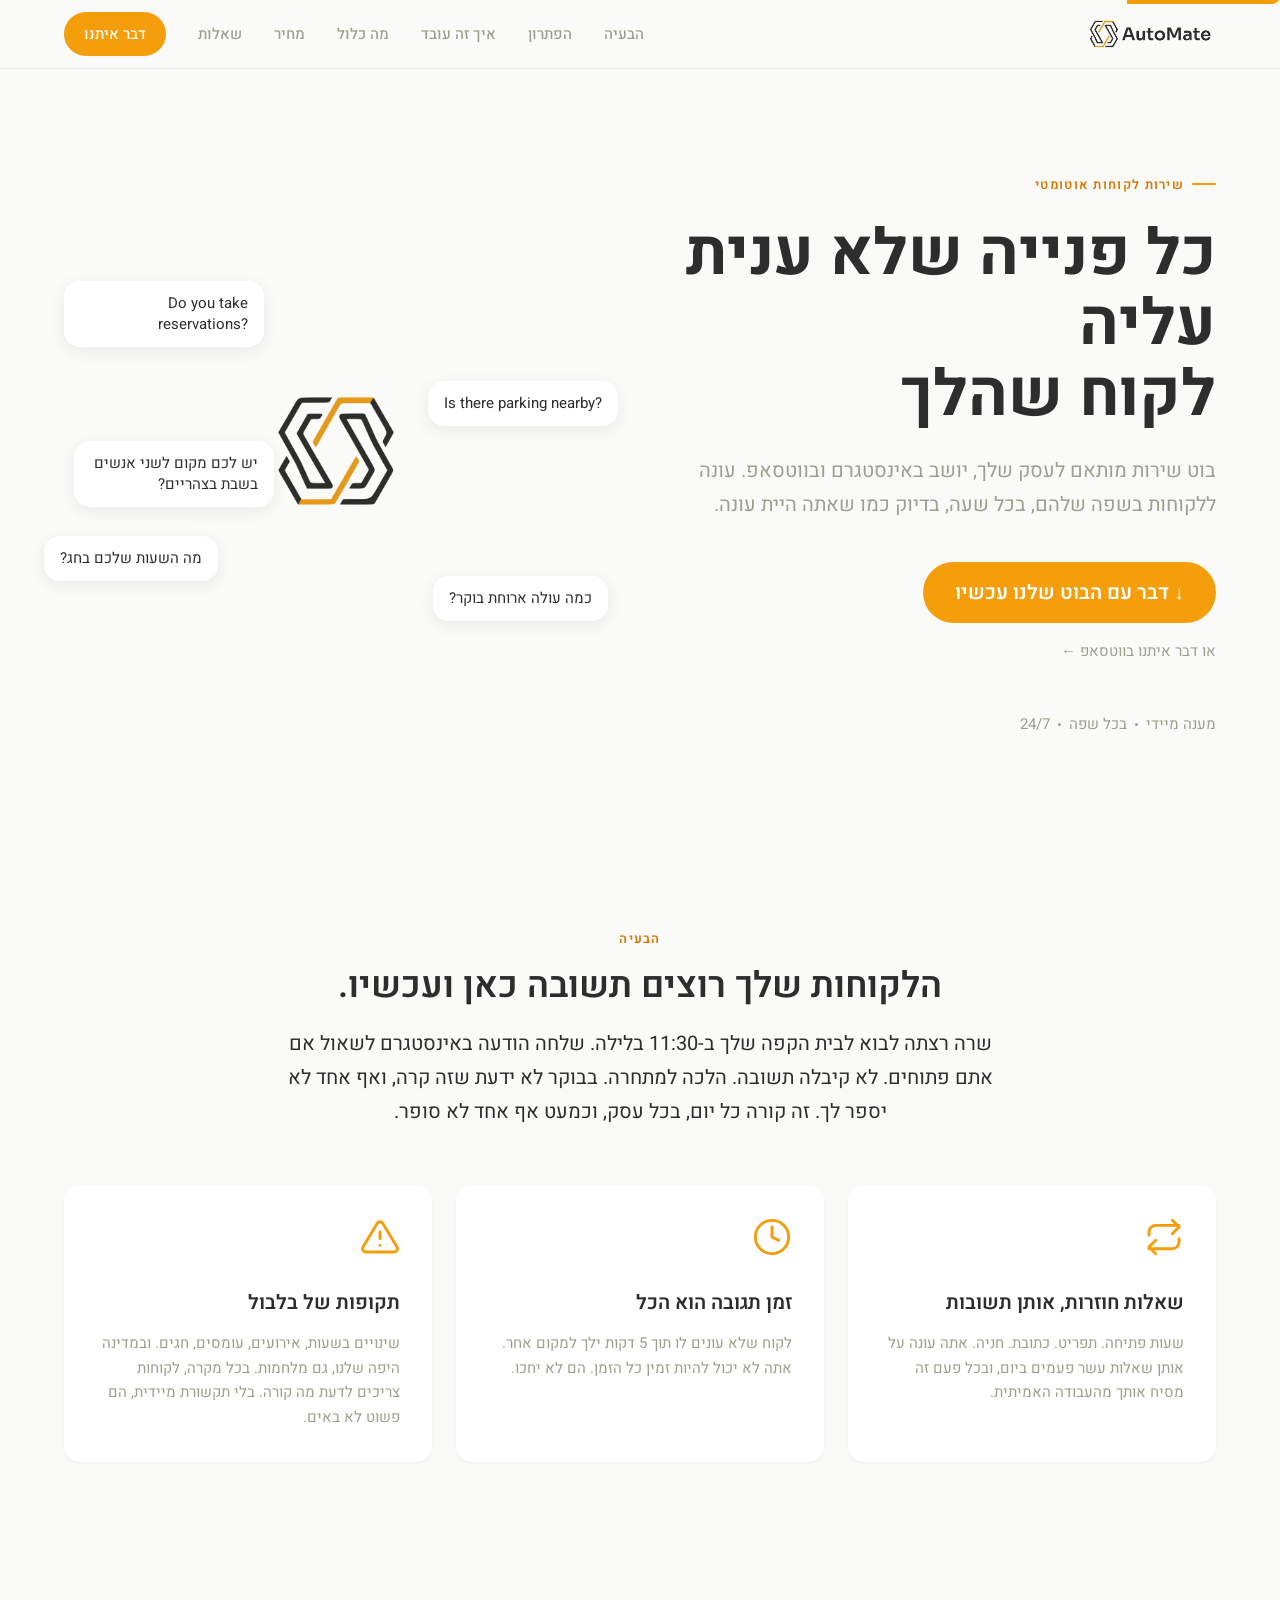
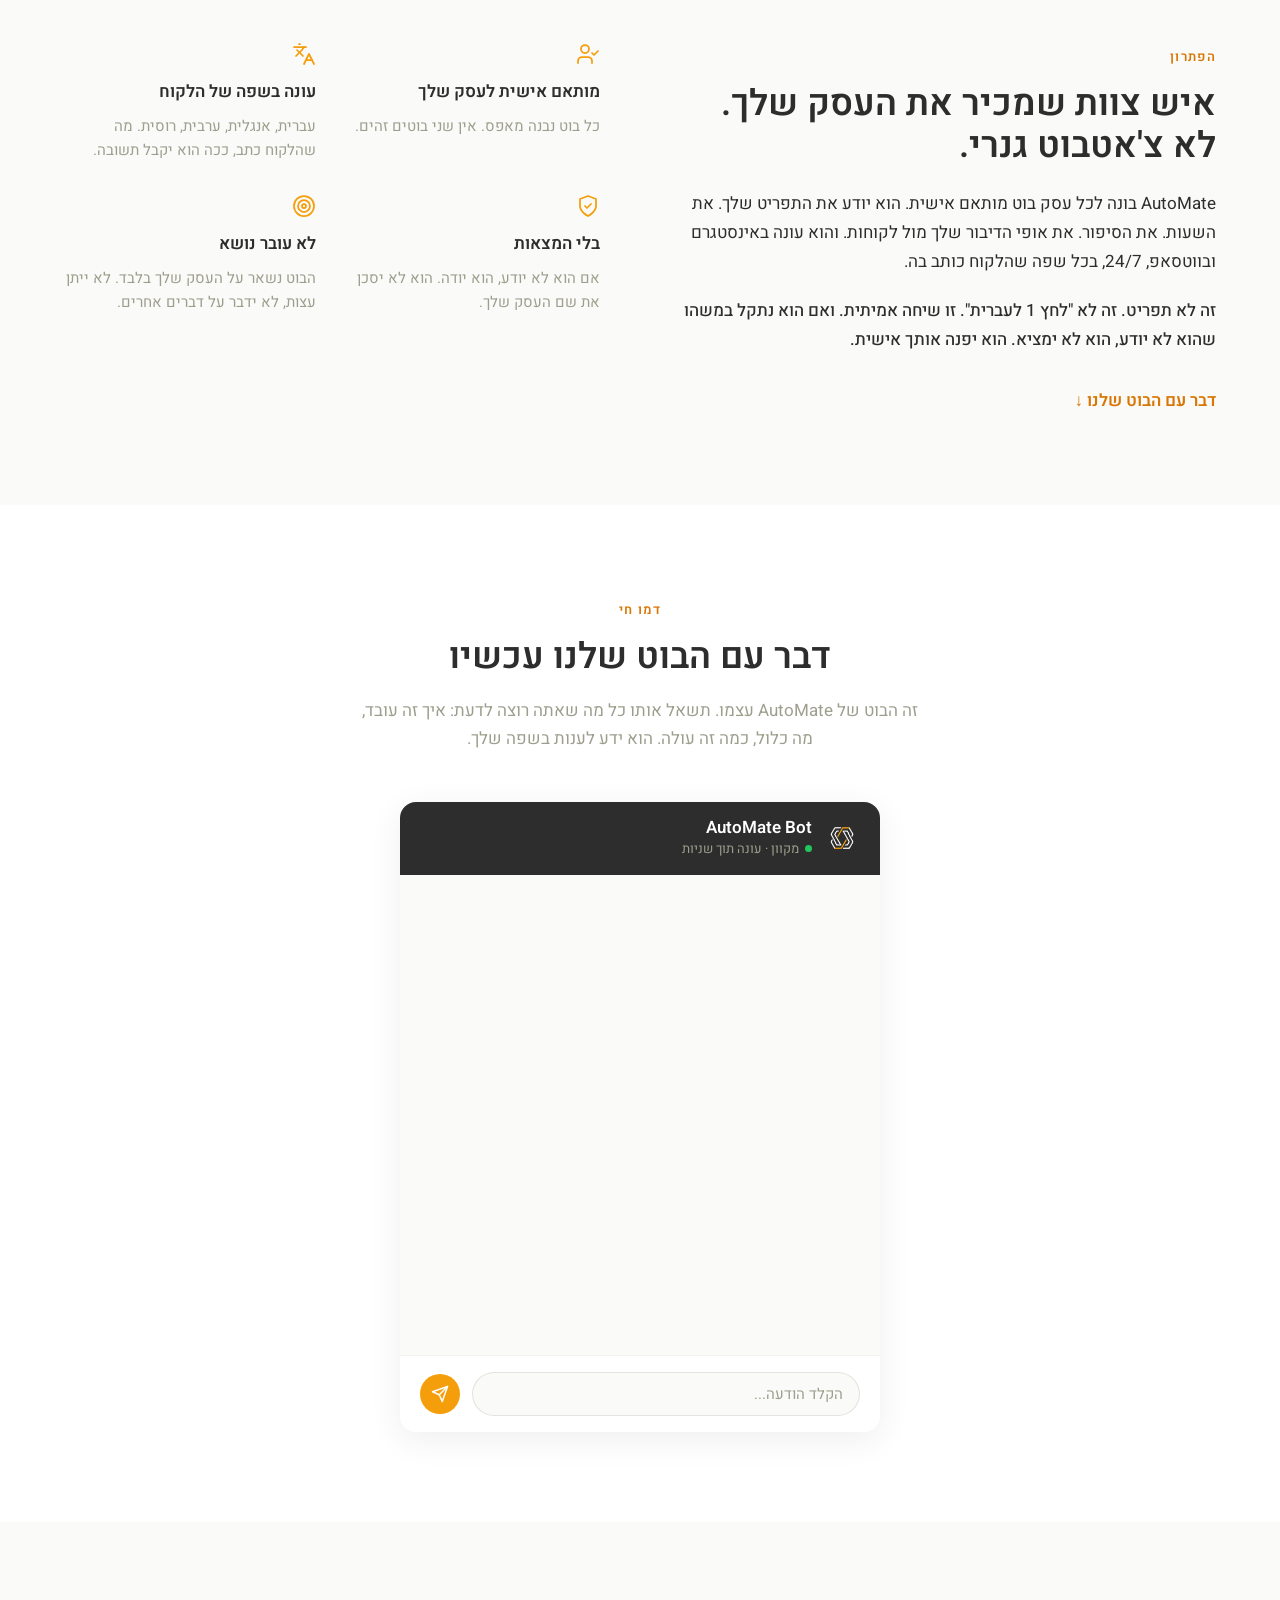
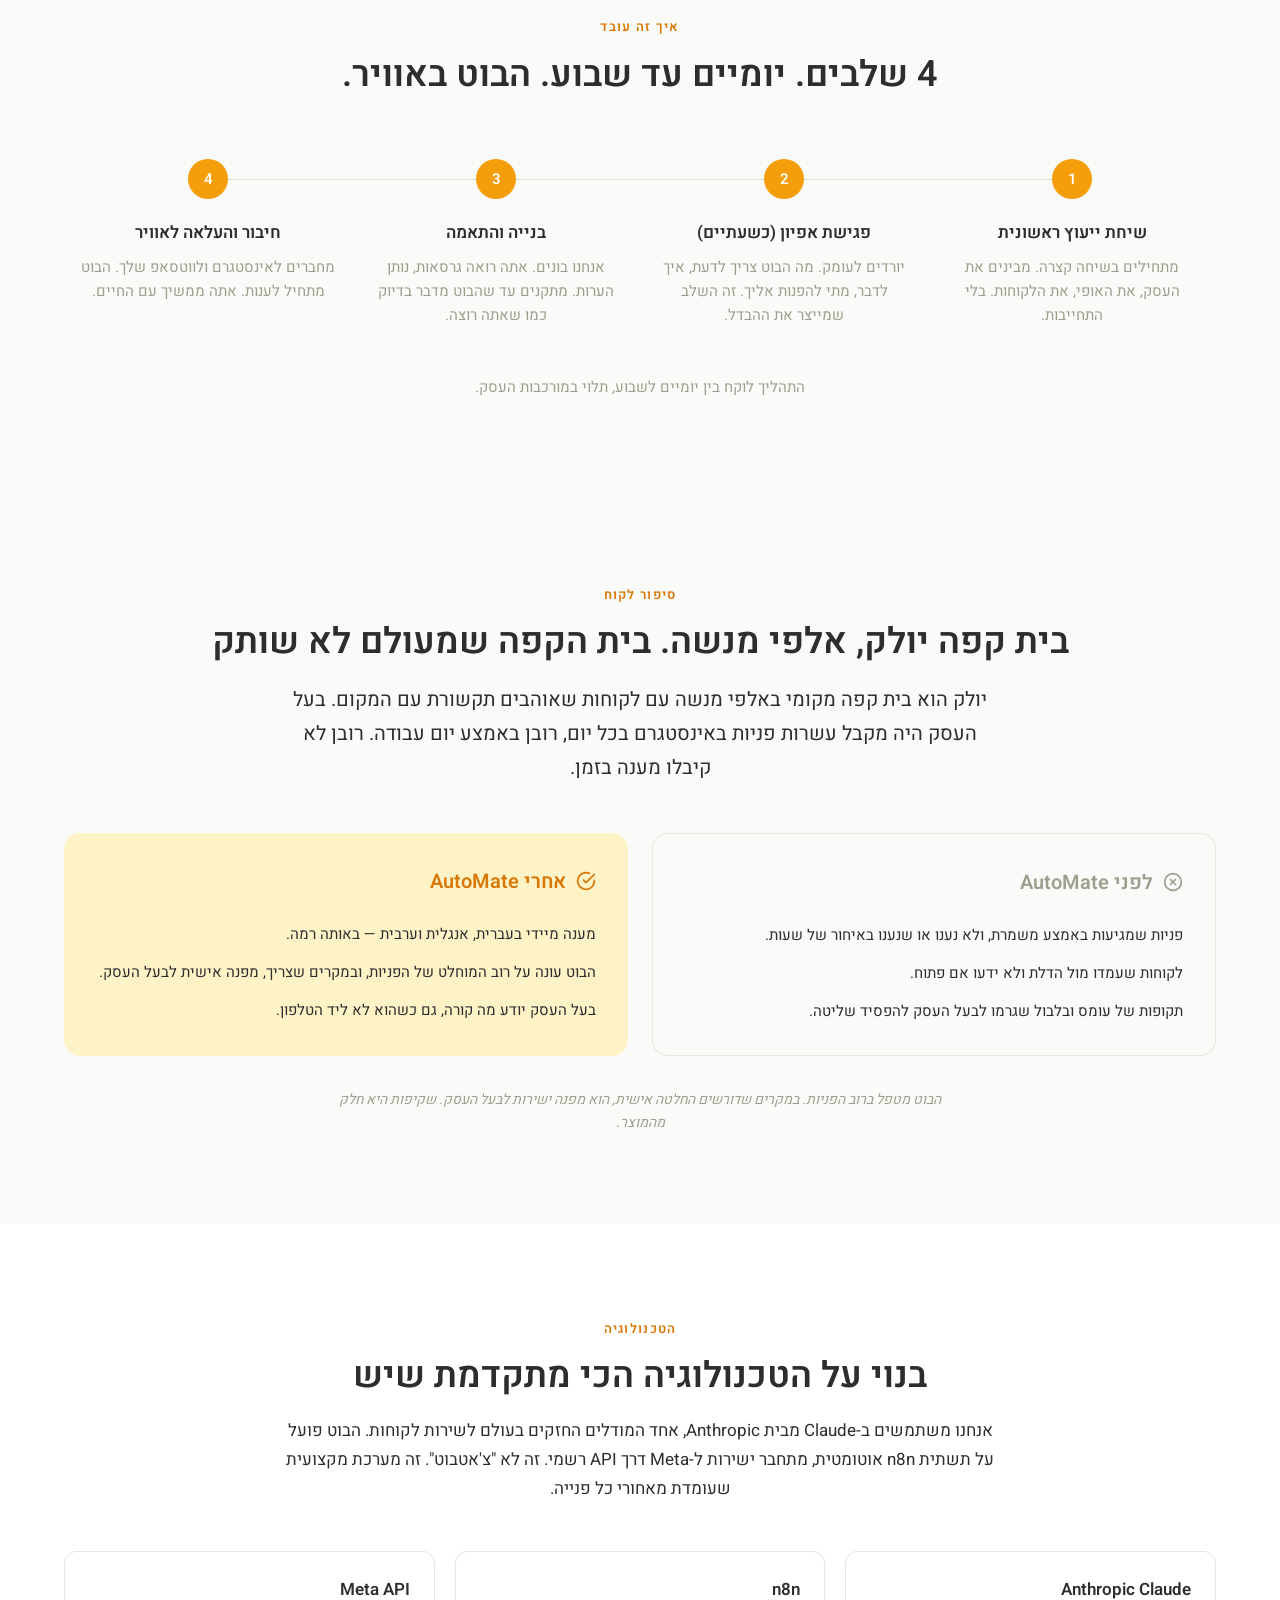
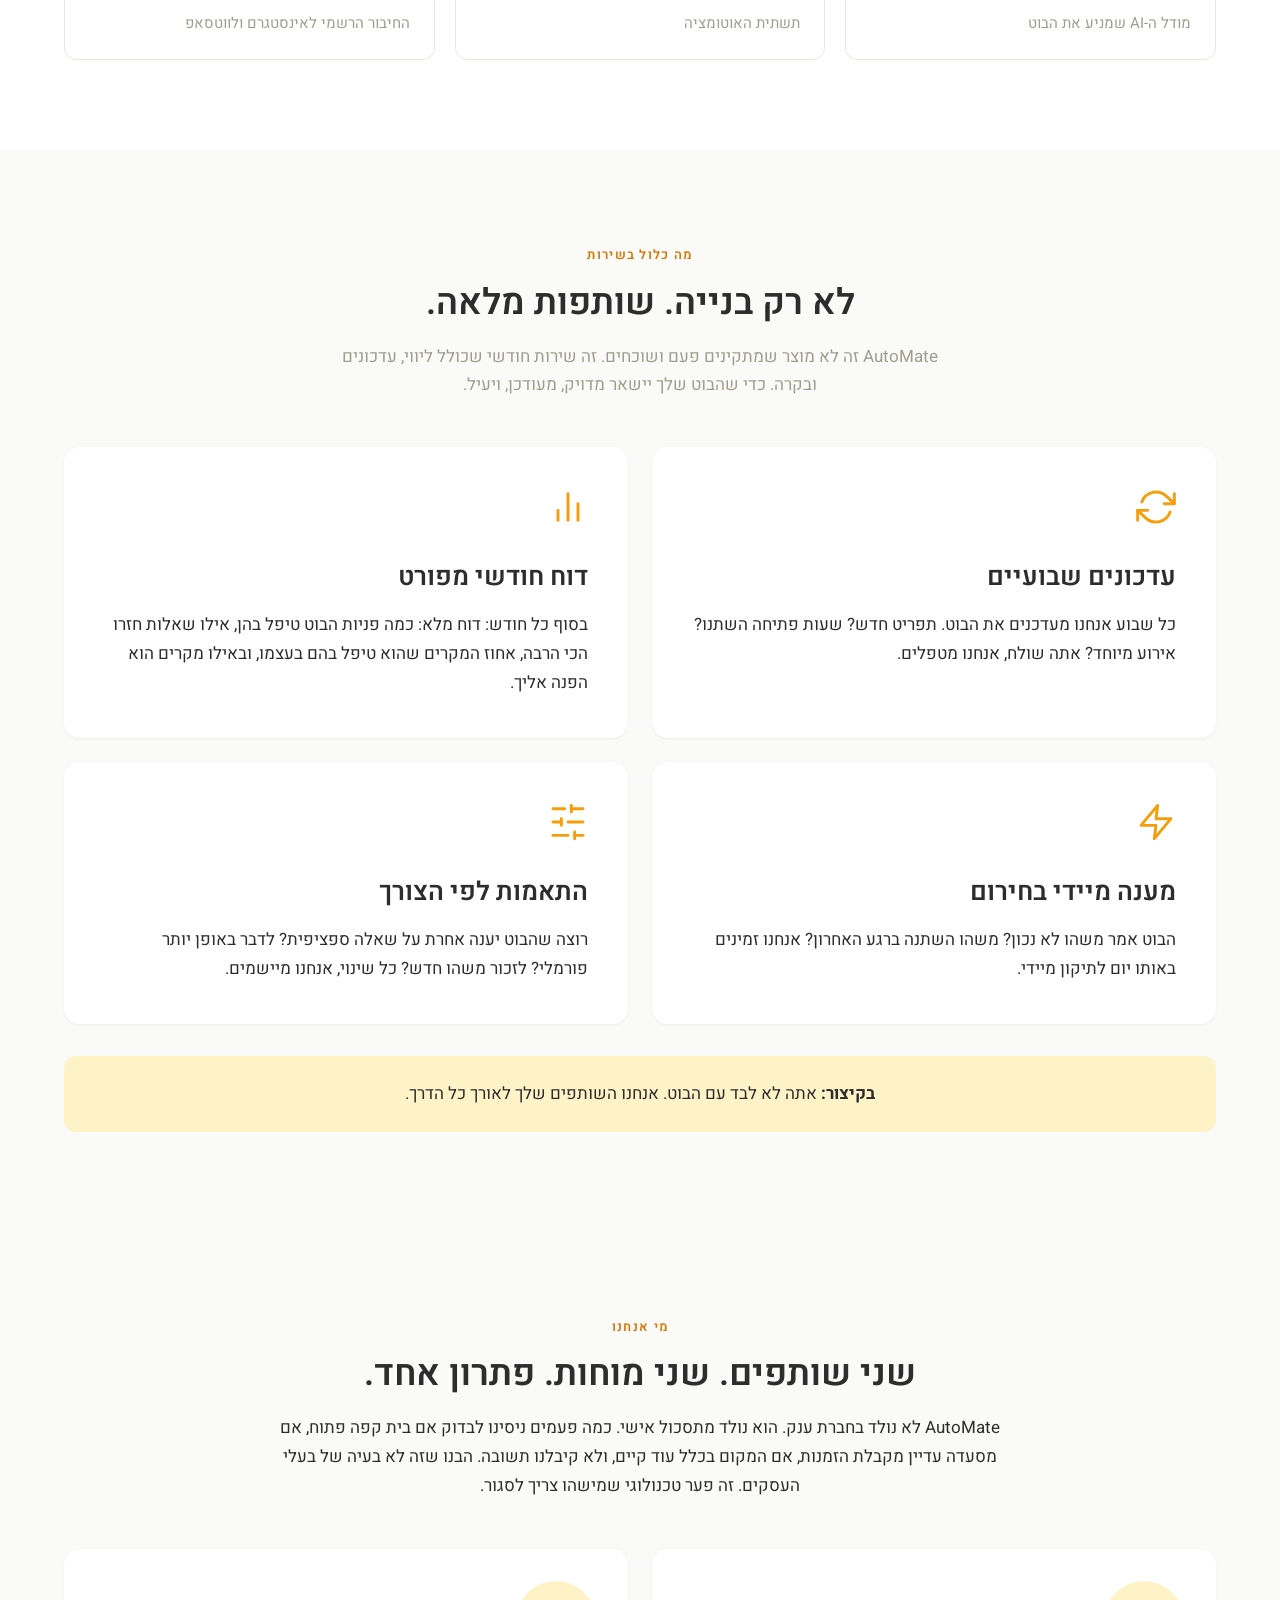
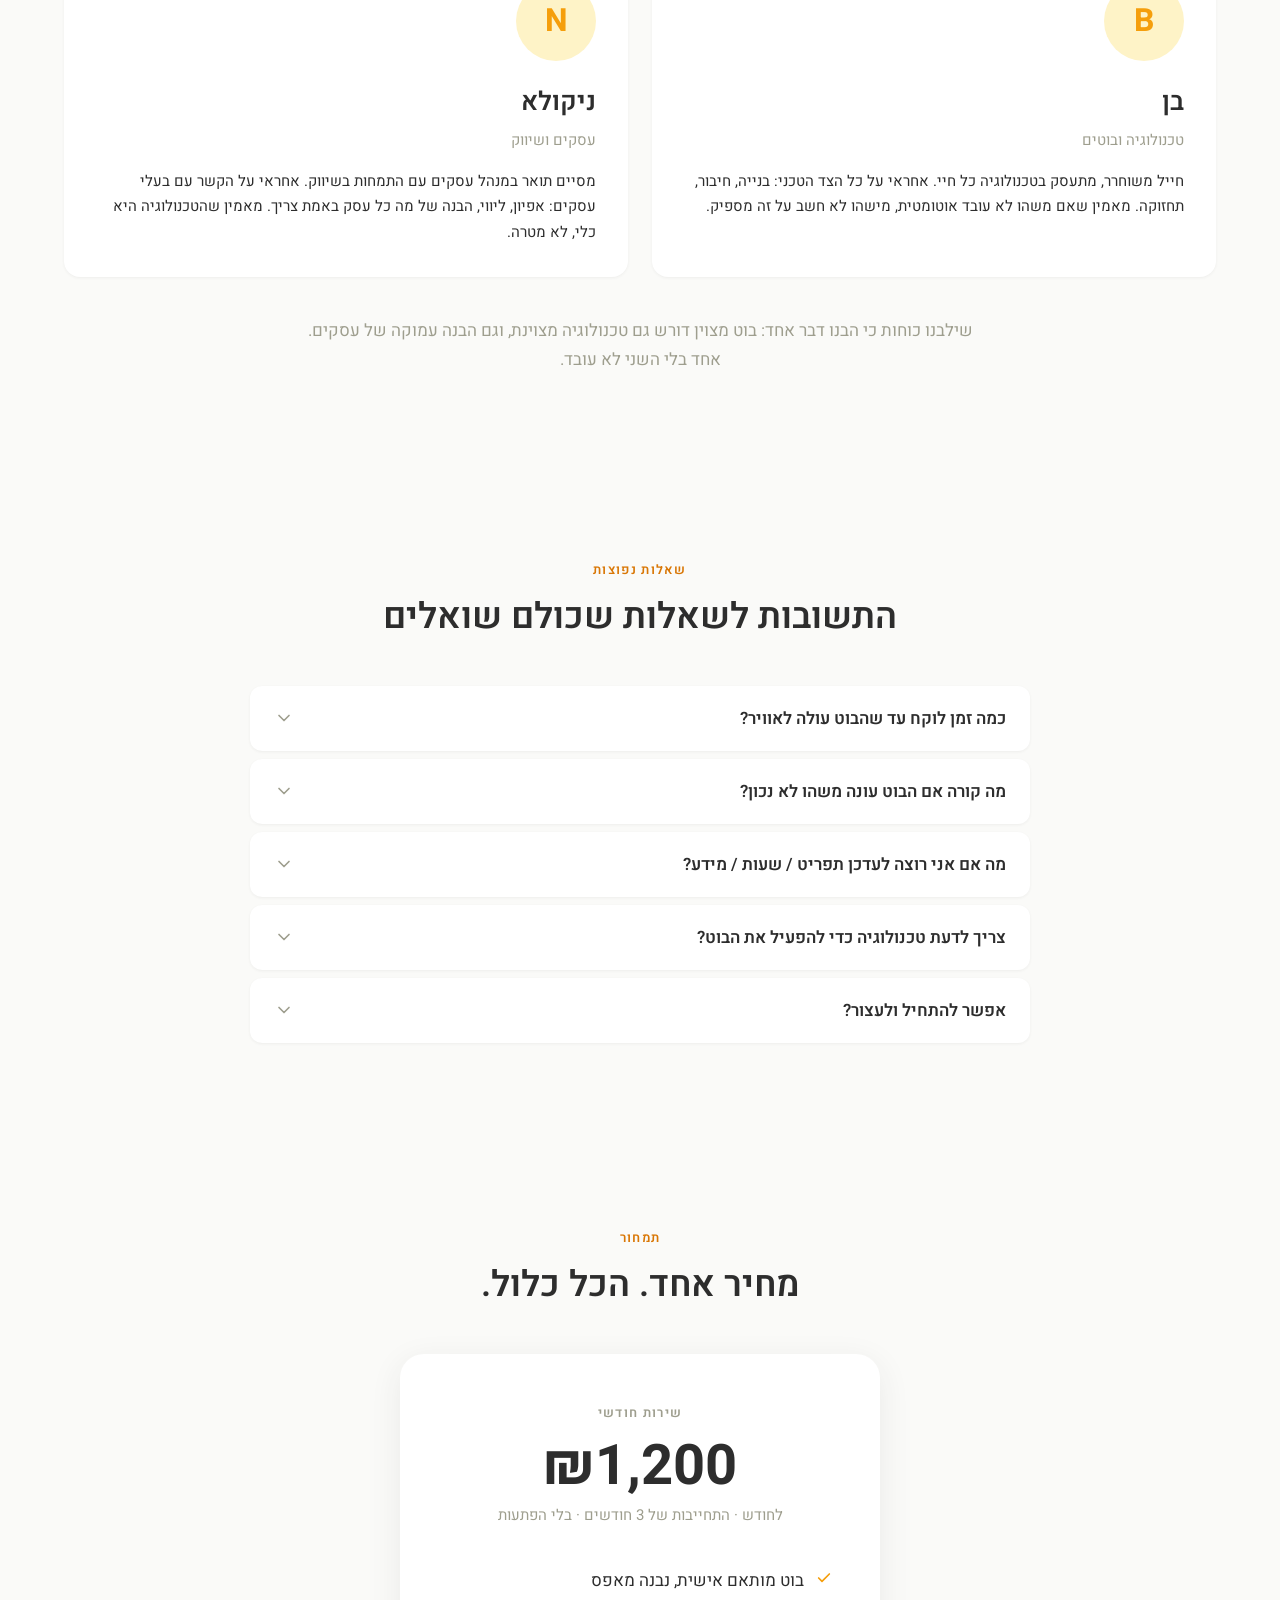
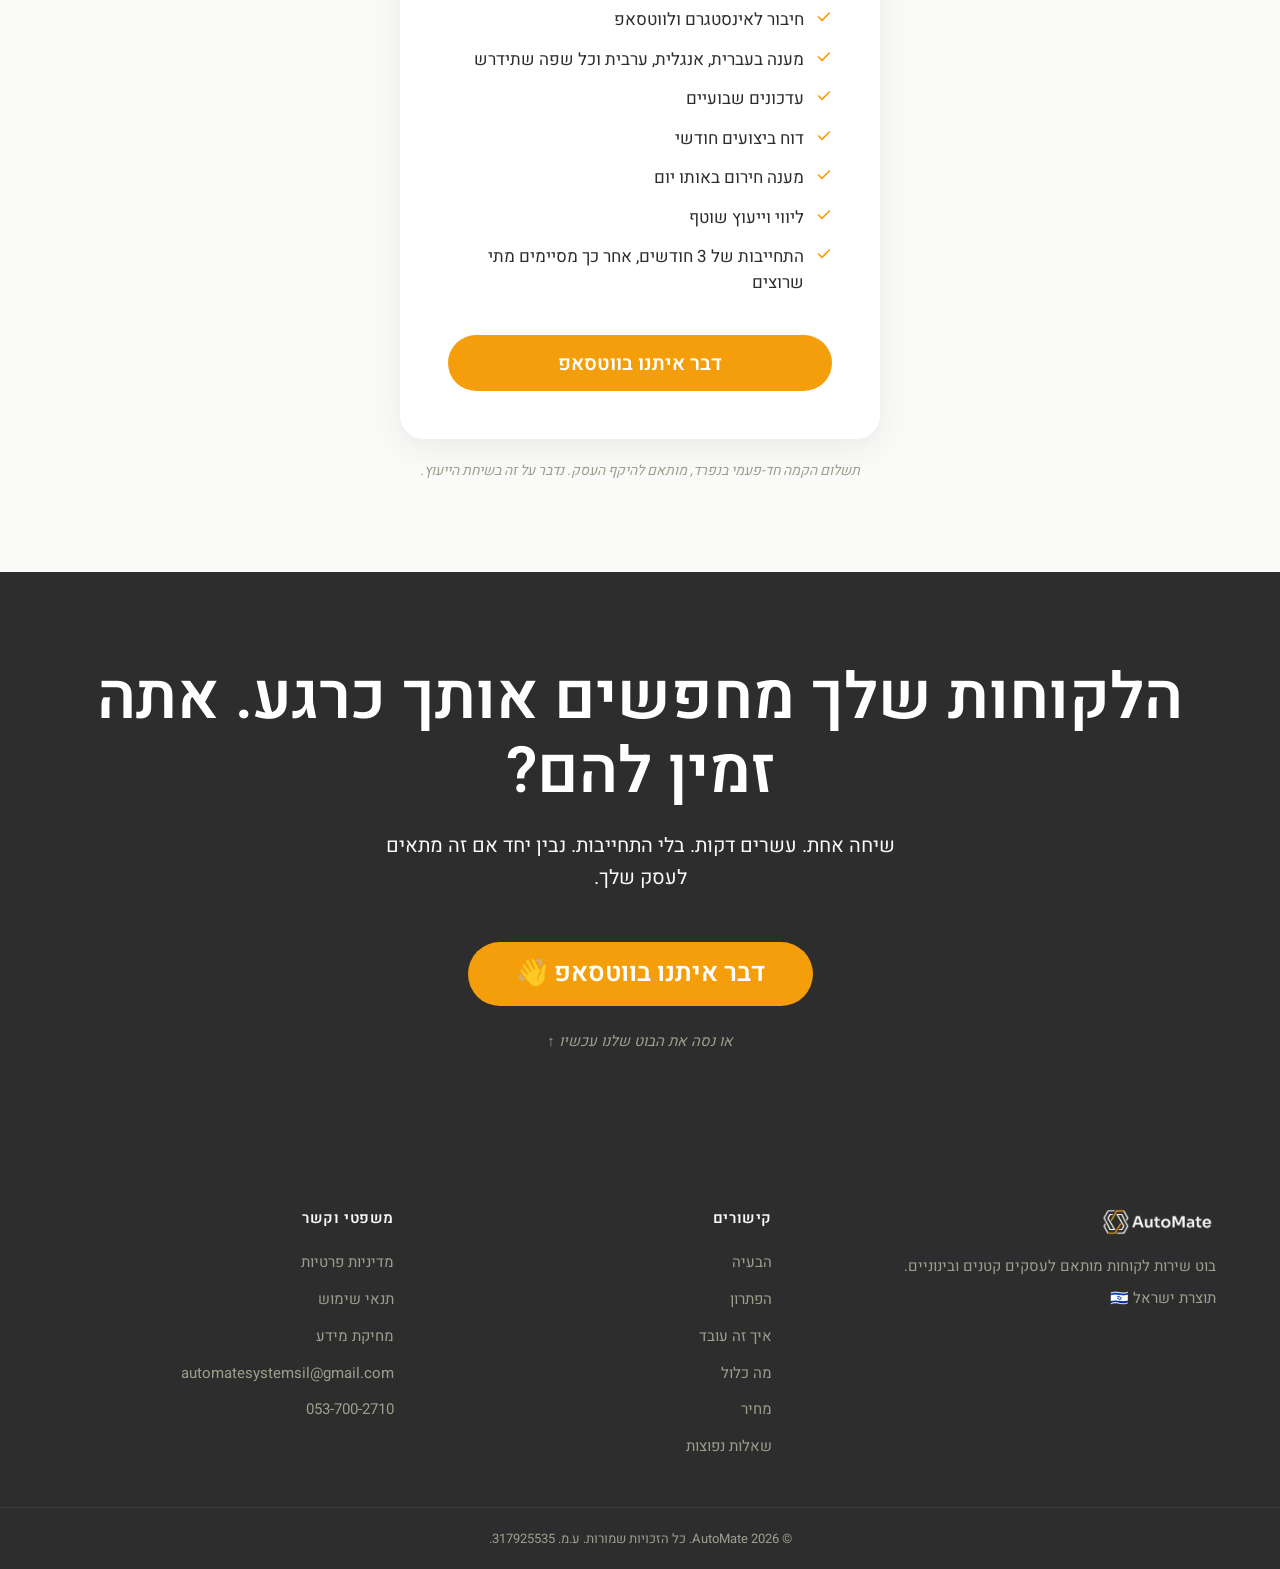
==== commit ad8b370c: "Update index.html" ====
--- a/index.html
+++ b/index.html
@@ -9,6 +9,7 @@
   <meta property="og:description" content="בוט שמכיר את העסק שלך. עונה בעברית, אנגלית, ערבית — 24/7.">
   <meta property="og:type" content="website">
   <meta property="og:url" content="https://automatesystems.xyz">
+  <meta property="og:image" content="https://automatesystems.xyz/assets/logos/logo-icon.png">
   <title>AutoMate — שירות לקוחות אוטומטי</title>
 
   <!-- Favicons -->
